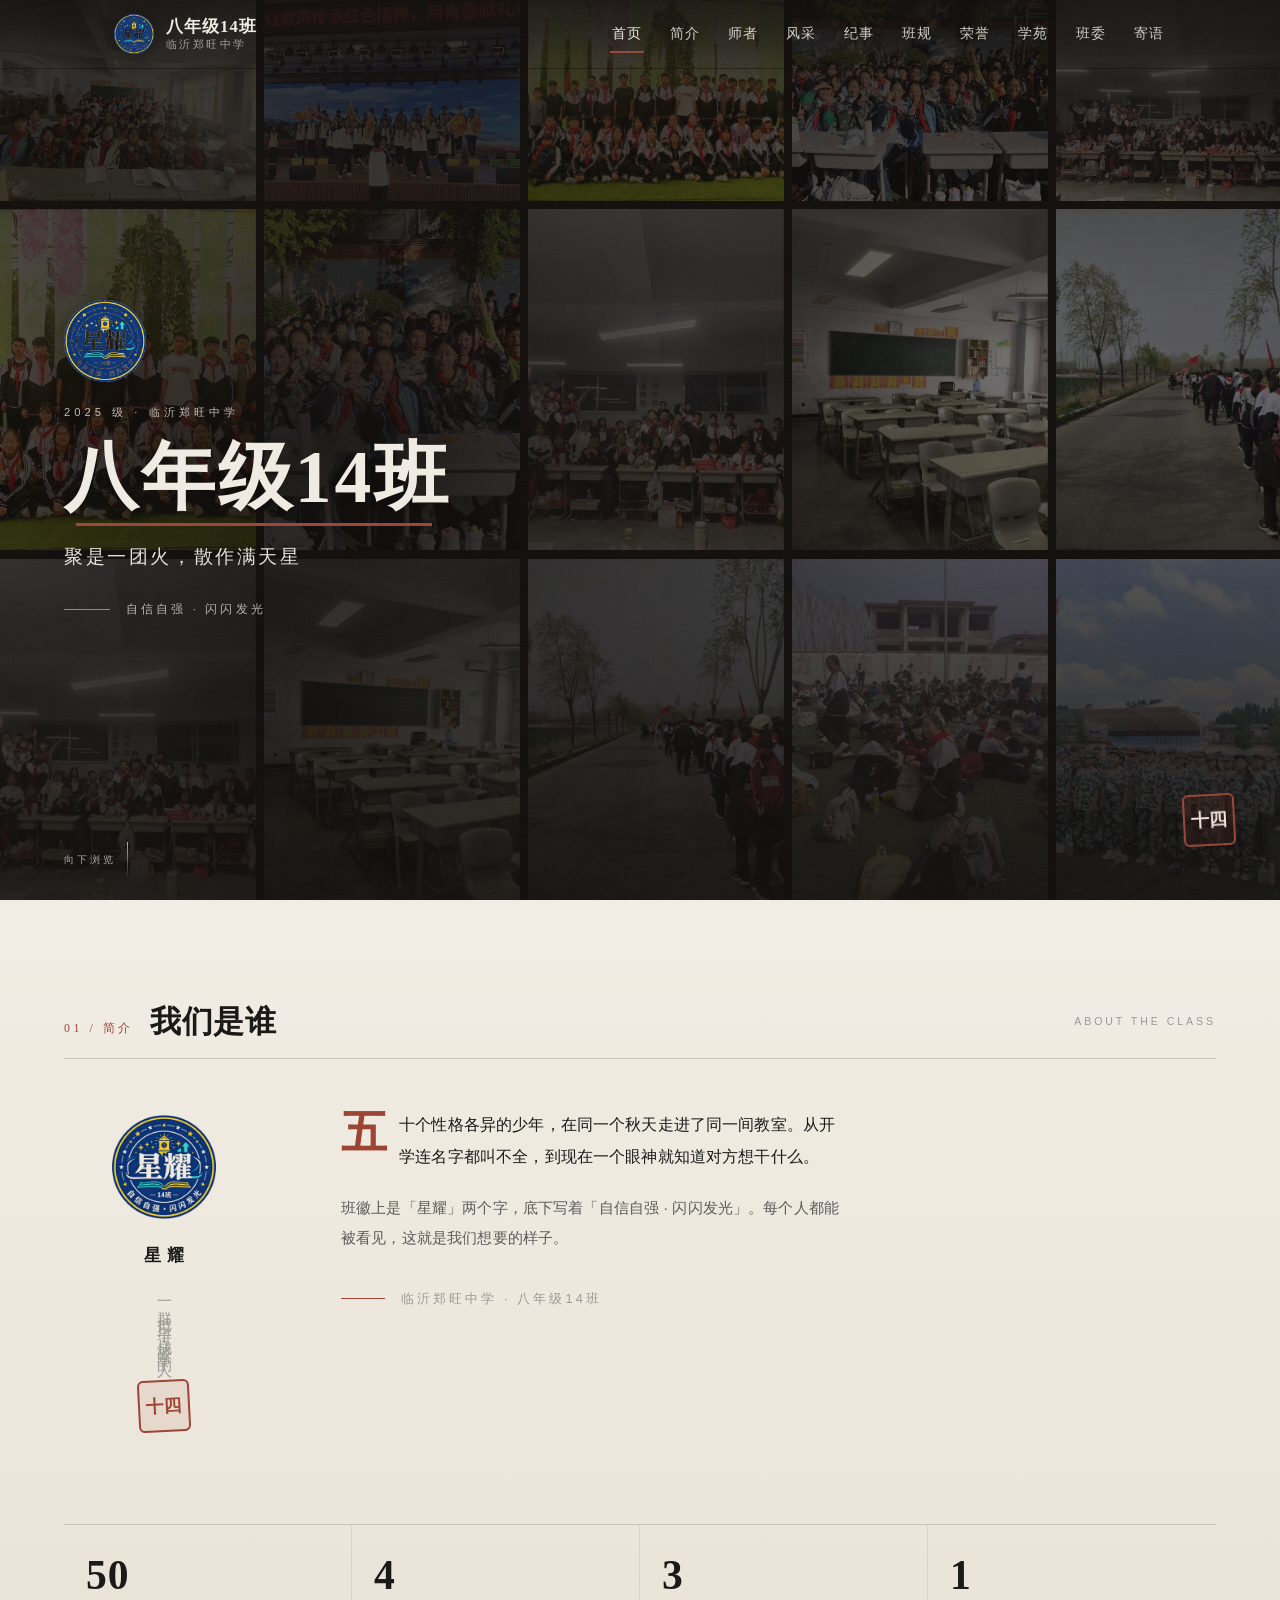
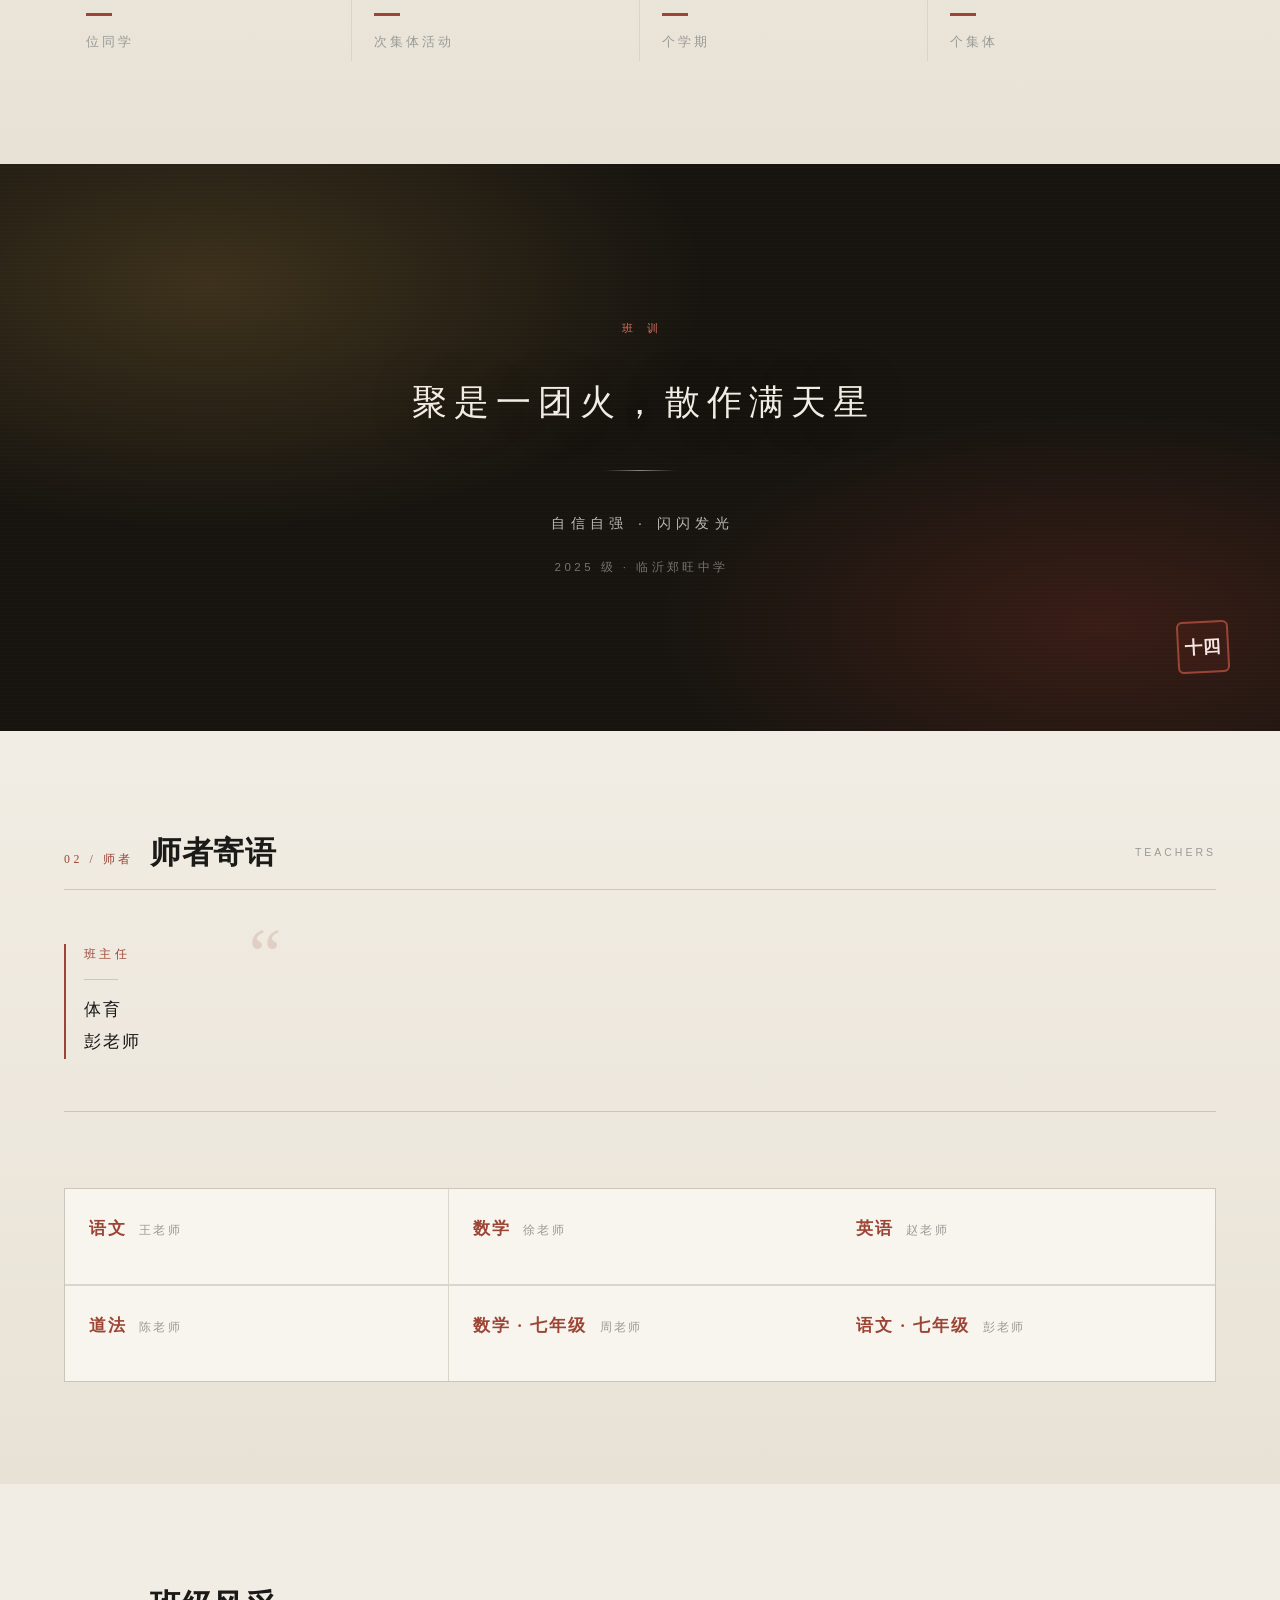
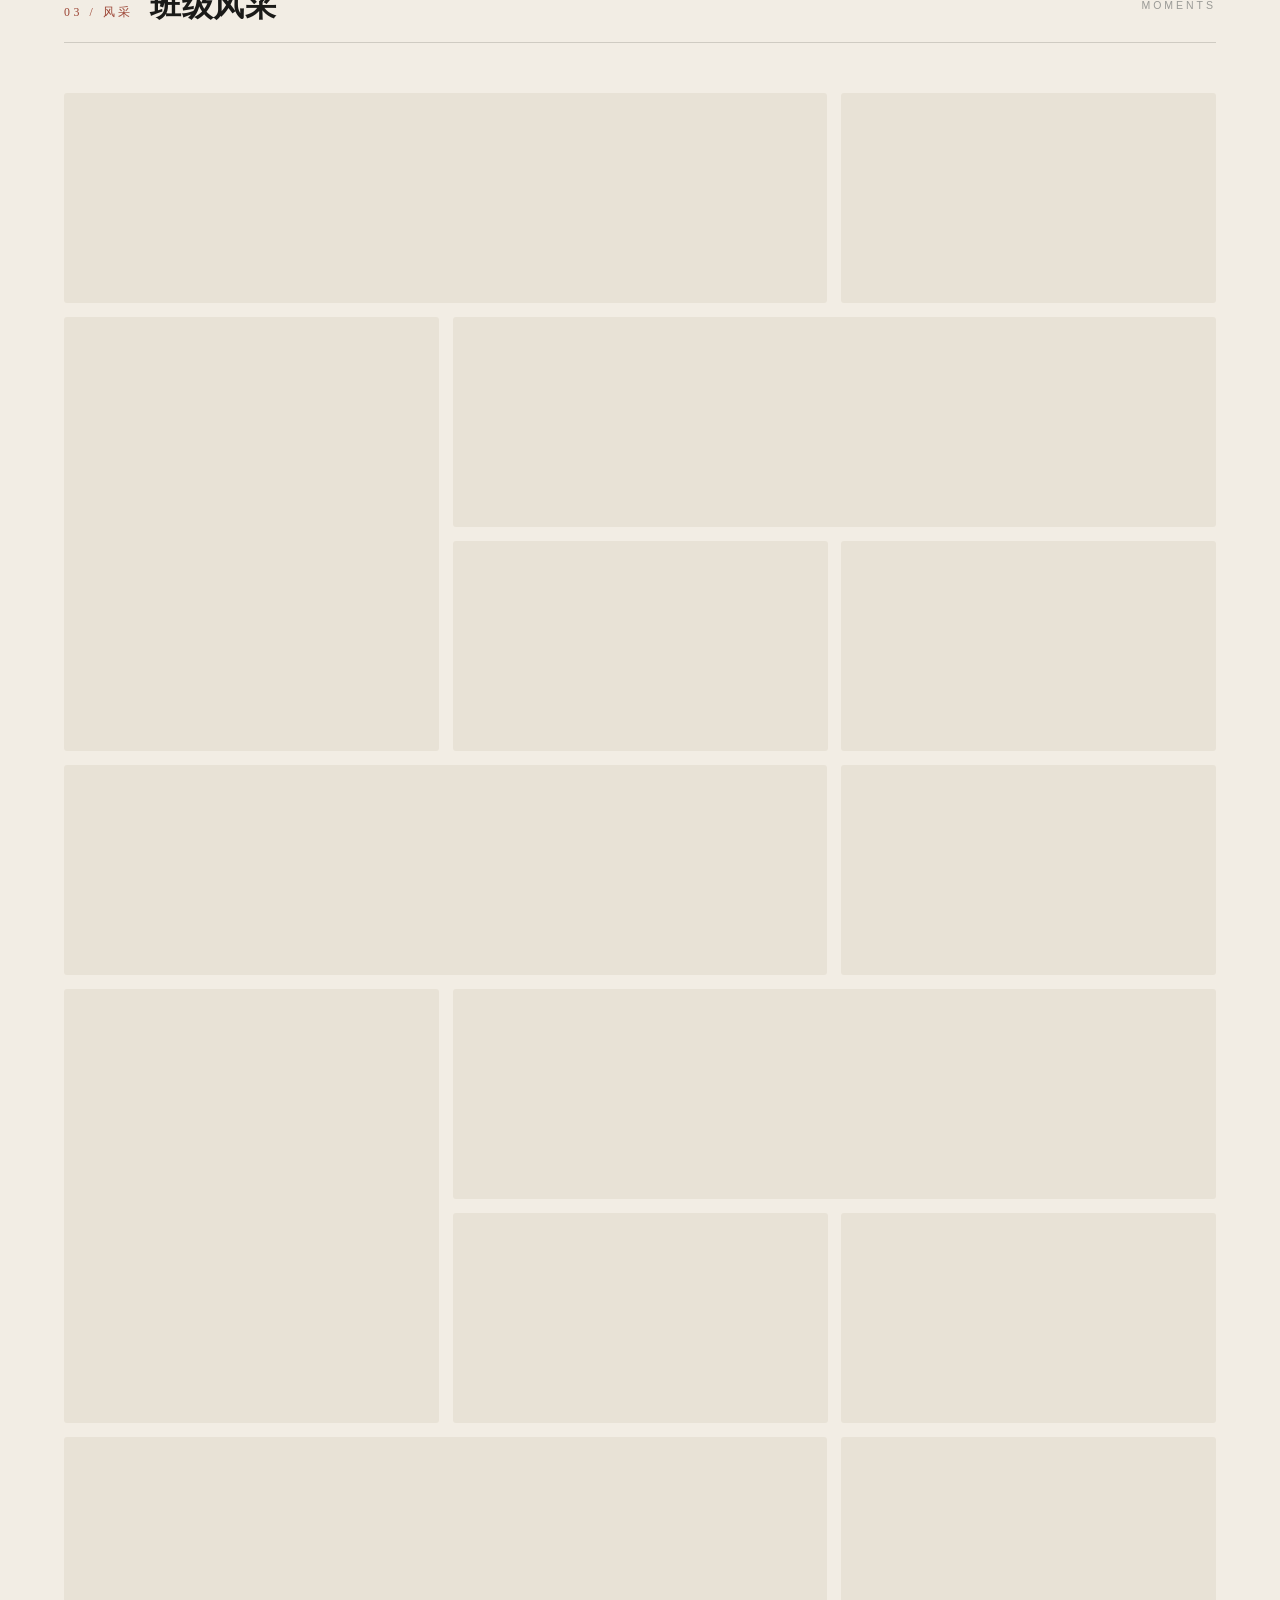
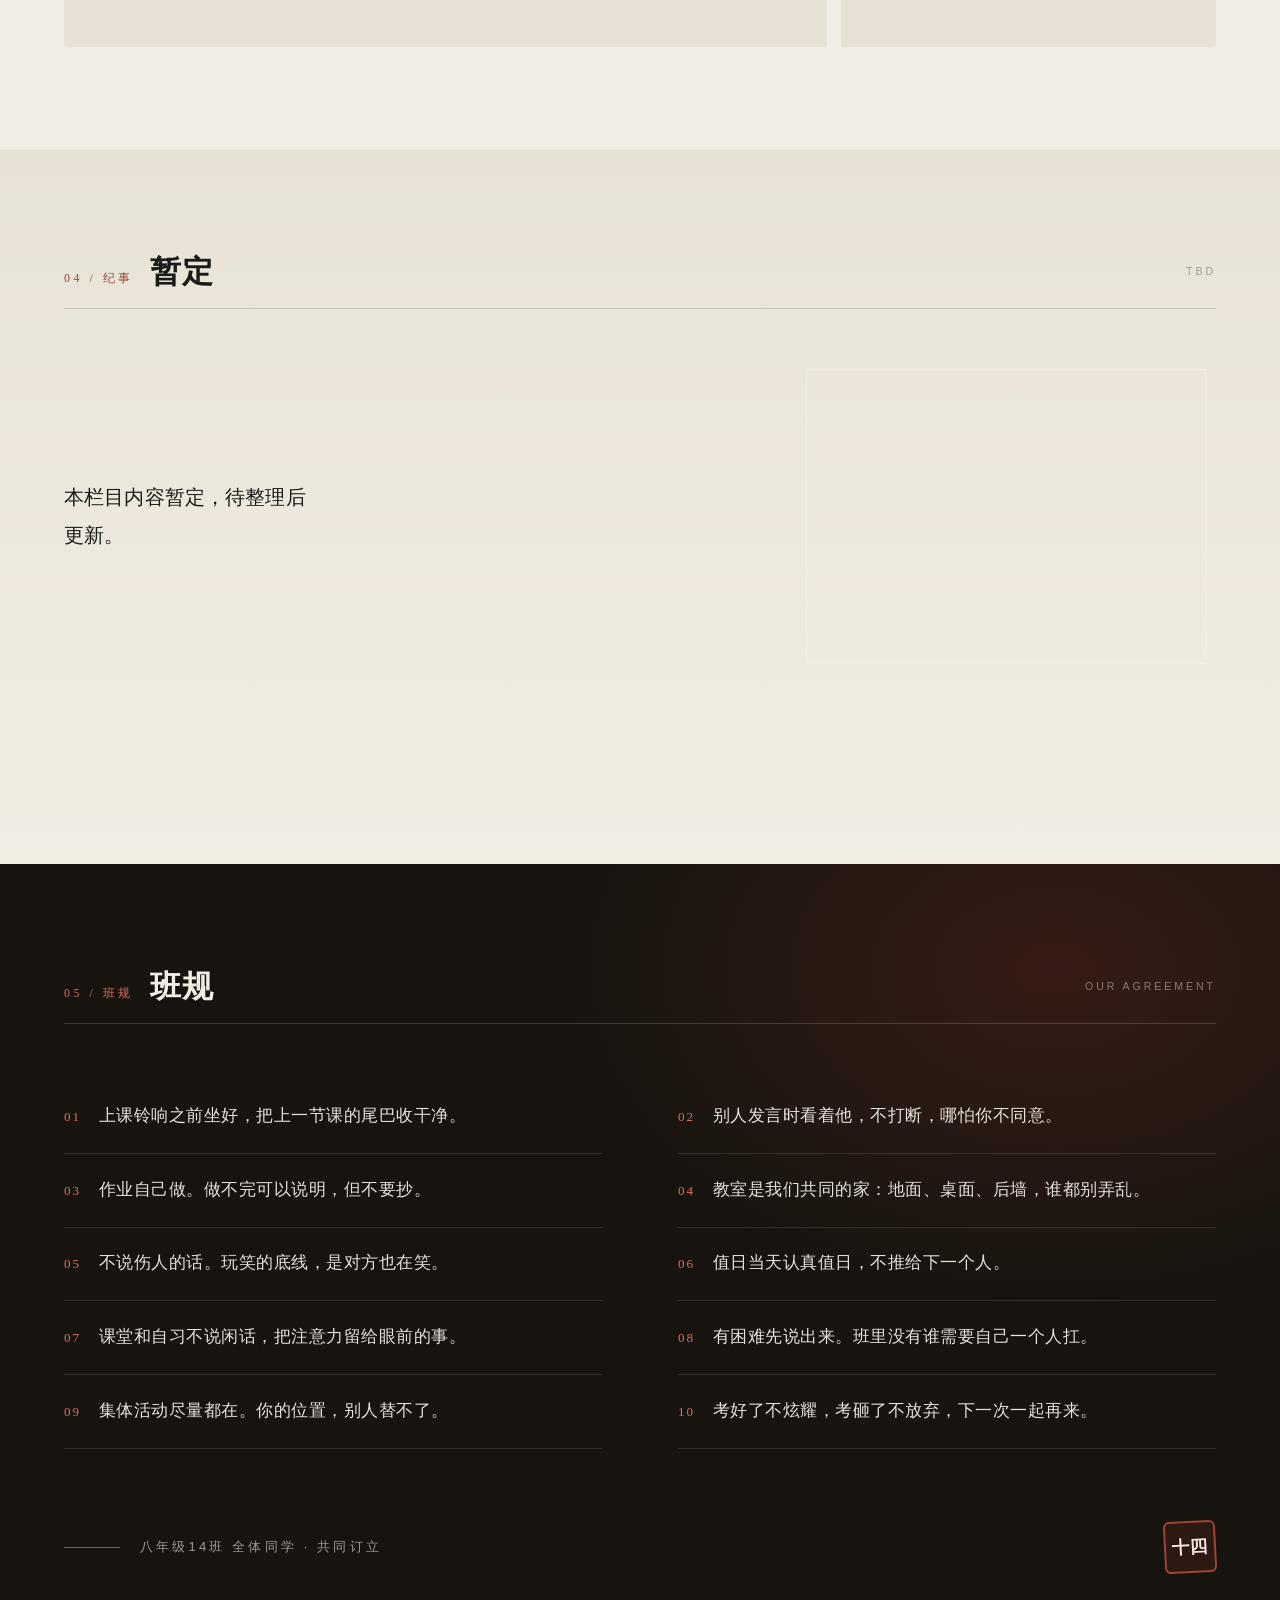
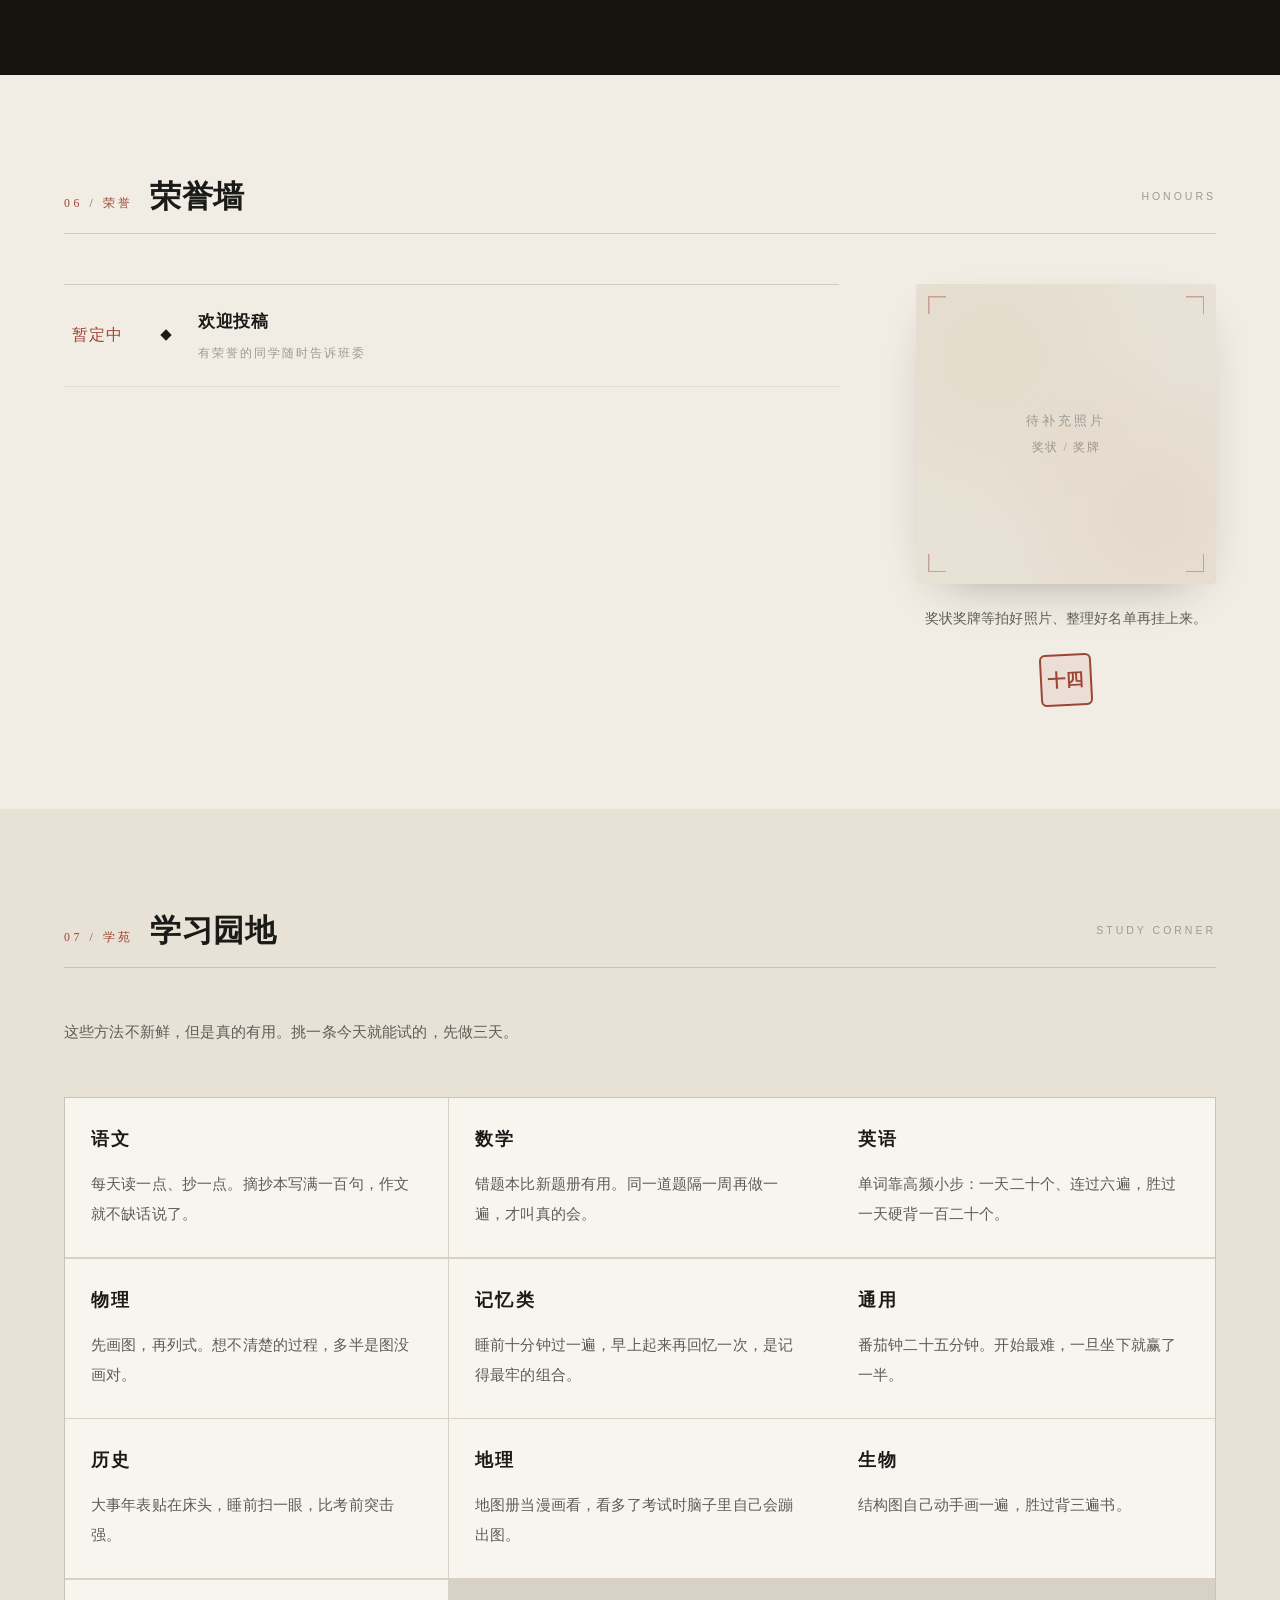
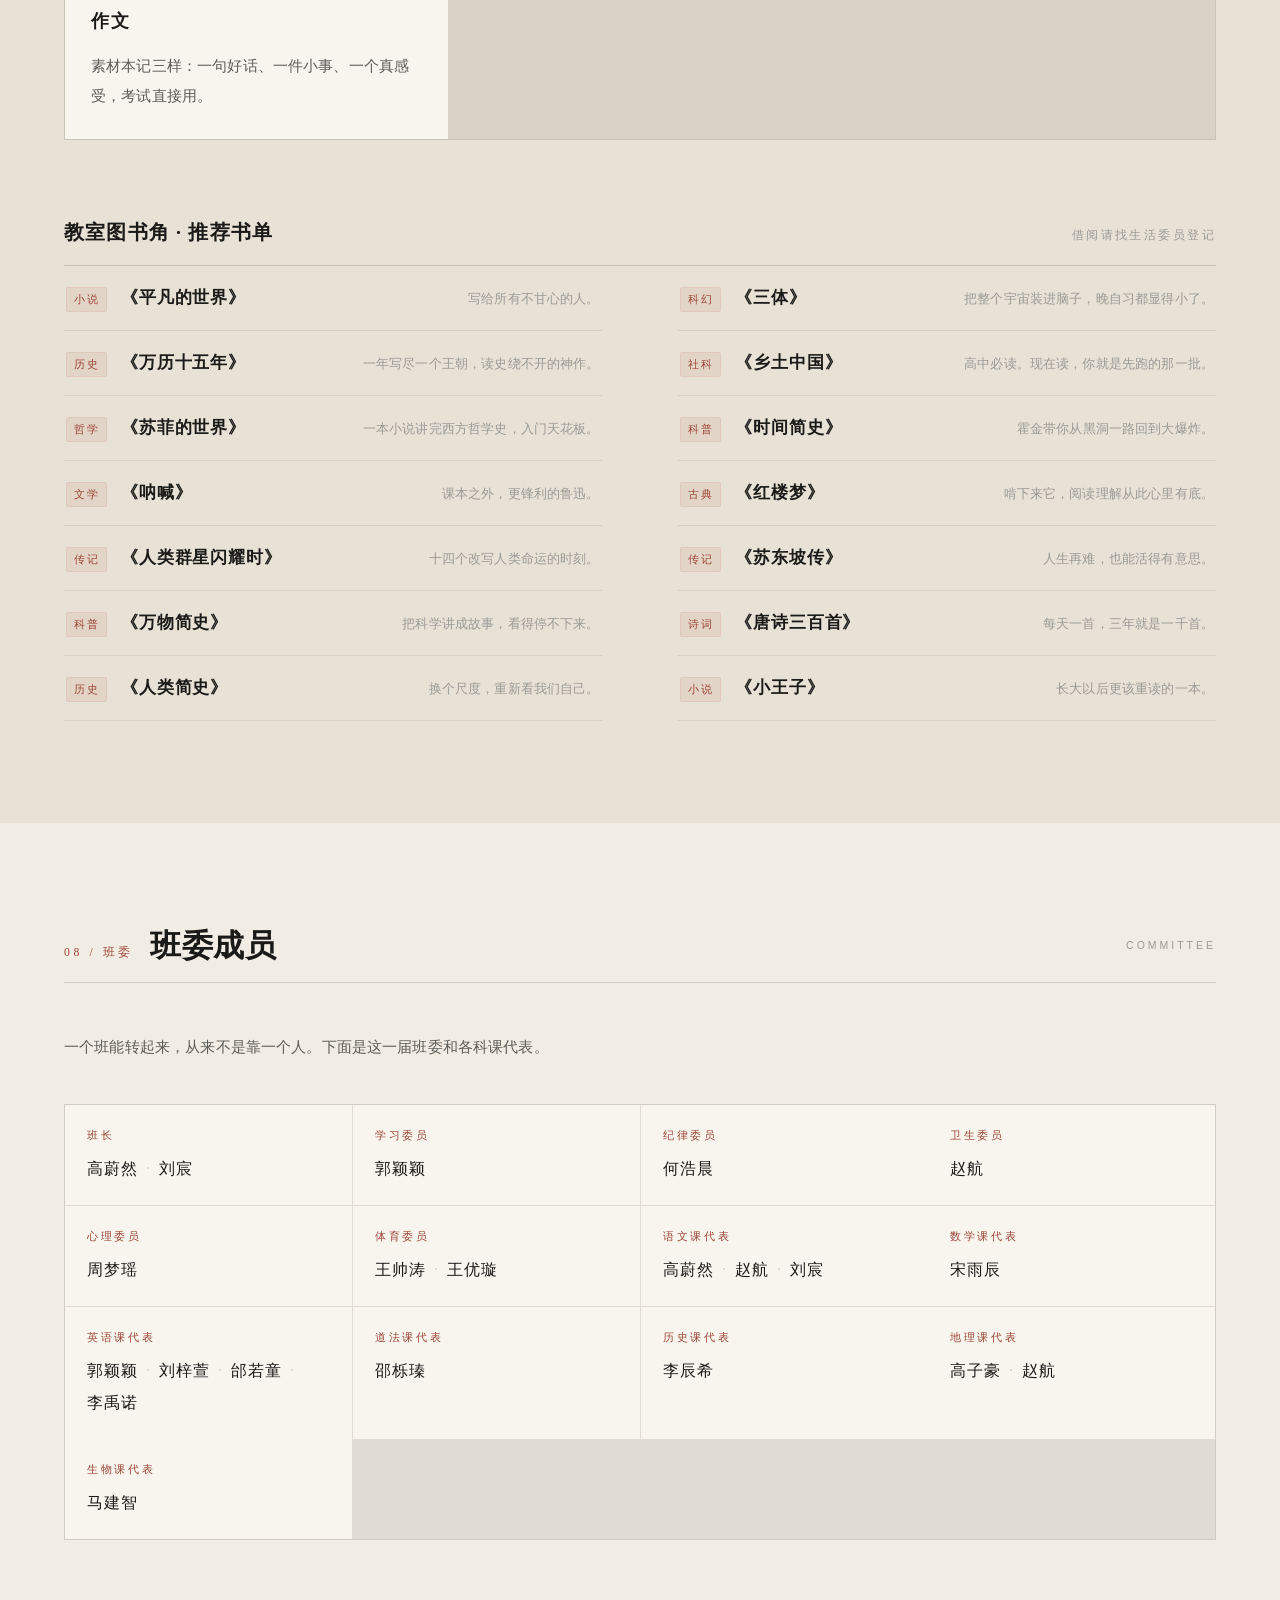
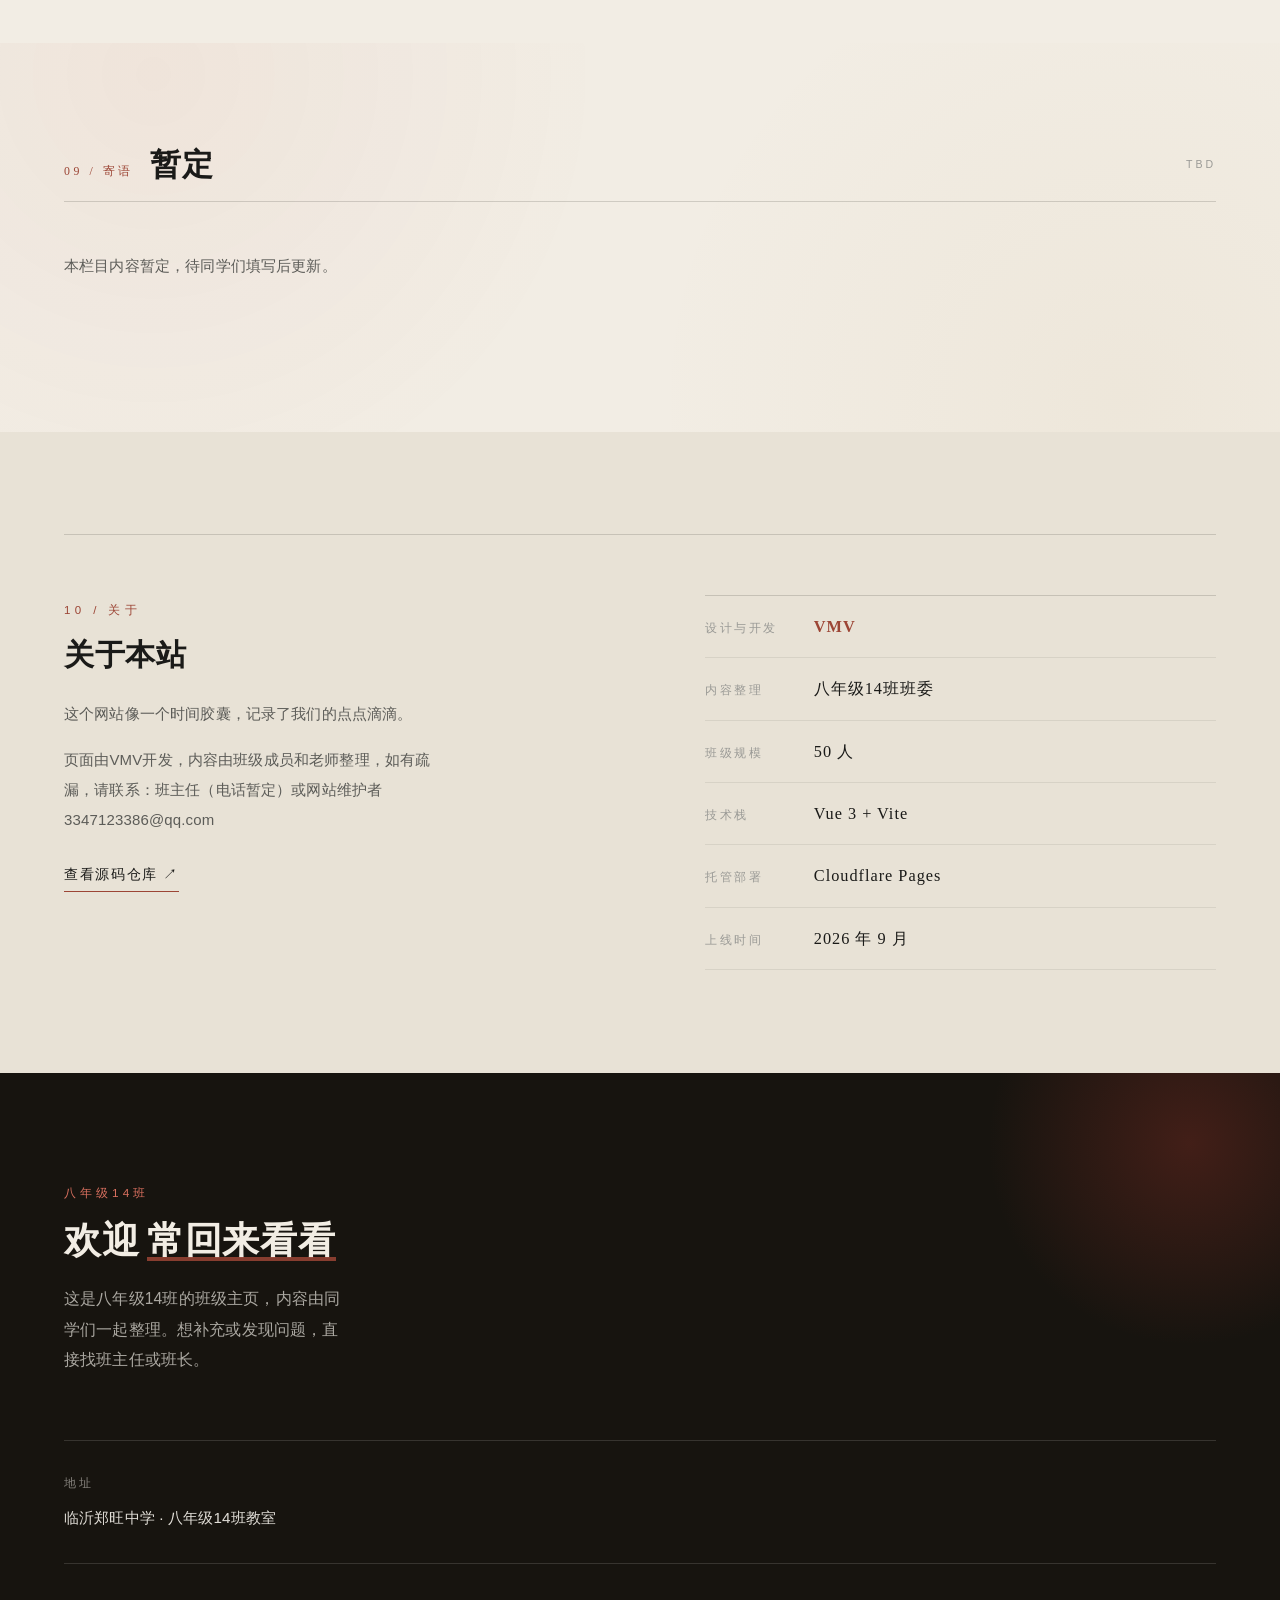
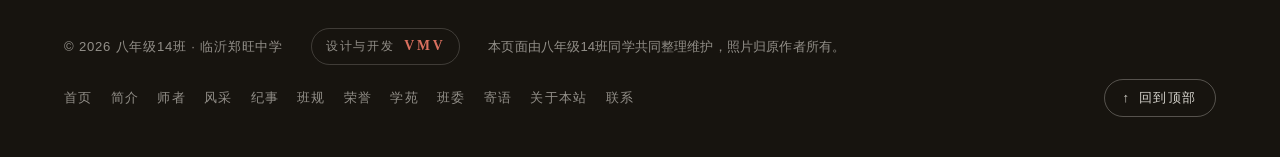
==== index.html @ 4a0e99f0 "Deploy website" ====
<!DOCTYPE html>
<html lang="zh-CN">
  <head>
    <meta charset="UTF-8" />
    <meta name="viewport" content="width=device-width, initial-scale=1.0" />
    <meta name="description" content="临沂郑旺中学八年级14班班级文化展示网站 —— 记录我们一起走过的日子" />
    <meta name="theme-color" content="#F7F4ED" />
    <link
      rel="icon"
      href="data:image/svg+xml,%3Csvg xmlns='http://www.w3.org/2000/svg' viewBox='0 0 64 64'%3E%3Crect width='64' height='64' rx='8' fill='%23F7F4ED'/%3E%3Crect x='6.5' y='6.5' width='51' height='51' rx='5' fill='none' stroke='%23B23A2E' stroke-width='3'/%3E%3Ctext x='32' y='44' font-size='34' text-anchor='middle' fill='%23B23A2E' font-family='serif'%3E%E5%8D%81%3C/text%3E%3C/svg%3E"
    />
    <link rel="apple-touch-icon" href="/photos/logo.png" />
    <meta property="og:title" content="临沂郑旺中学 八年级14班 · 班级文化" />
    <meta property="og:description" content="五十个人的三年，记录我们一起走过的日子" />
    <meta property="og:image" content="/photos/classroom-group.jpg" />
    <meta property="og:type" content="website" />
    <title>临沂郑旺中学 八年级14班 · 班级文化</title>
    <script type="module" crossorigin src="/assets/index-CoPFNLUR.js"></script>
    <link rel="stylesheet" crossorigin href="/assets/index-BYSKwtIt.css">
    <script>
    (function(){
      var now=new Date();
      var fmt=new Intl.DateTimeFormat('en-US',{timeZone:'Asia/Shanghai',hour:'numeric',hour12:false});
      var h=parseInt(fmt.format(now),10)%24;
      if(h>=23||h<6){
        document.querySelectorAll('script[type="module"]').forEach(function(s){s.remove();});
        window.__NS=true;
      }
    })();
    </script>
    <script>
    (function(){
      if(window.__NS) return;
      function prep(img){
        if(img.hasAttribute('loading')||img.dataset.ld) return;
        img.dataset.ld='1';
        img.setAttribute('loading','lazy');
        img.setAttribute('decoding','async');
      }
      new MutationObserver(function(muts){
        for(const m of muts){
          for(const n of m.addedNodes){
            if(n.nodeType!==1) continue;
            if(n.tagName==='IMG') prep(n);
            else if(n.querySelectorAll) n.querySelectorAll('img').forEach(prep);
          }
        }
      }).observe(document.documentElement,{childList:true,subtree:true});
    })();
    </script>
  </head>
  <body>
    <script>
    if(window.__NS){
      document.title='夜间关闭 · 八年级14班';
      document.write('<div style="position:fixed;top:0;left:0;width:100vw;height:100vh;z-index:99999;background:#1a1a2e;color:#F7F4ED;font-family:Georgia,serif;display:flex;align-items:center;justify-content:center;text-align:center;padding:2rem"><div style="max-width:480px"><div style="width:80px;height:80px;margin:0 auto 1.5rem;border:3px solid #B23A2E;border-radius:50%;display:flex;align-items:center;justify-content:center"><span style="font-size:2.4rem;color:#B23A2E;line-height:1">月</span></div><h1 style="font-size:1.6rem;color:#B23A2E;margin-bottom:1rem;letter-spacing:.1em">夜间关闭中</h1><p style="font-size:1.05rem;line-height:1.9;color:#bbb">八年级14班班级文化网站<br>已进入夜间休息时间</p><p style="margin-top:.5rem;font-size:1.05rem;line-height:1.9;color:#bbb">请在每天 06:00 后再来访问</p><div style="margin-top:1.5rem;font-size:.85rem;color:#666;border-top:1px solid #333;padding-top:1rem">关闭时段 23:00 — 06:00（北京时间）</div></div></div>');
    }
    </script>
    <div id="app"></div>
  </body>
</html>
---- assets/index-BYSKwtIt.css ----
.nav[data-v-b1a890b3]{position:fixed;top:0;left:0;right:0;z-index:60;transition:background .4s var(--ease),box-shadow .4s var(--ease),border-color .4s var(--ease);border-bottom:1px solid transparent}.nav--solid[data-v-b1a890b3]{background:#f7f4ede6;-webkit-backdrop-filter:saturate(1.2) blur(8px);backdrop-filter:saturate(1.2) blur(8px);border-bottom-color:var(--line-soft)}.nav--ghost[data-v-b1a890b3]{background:linear-gradient(180deg,#100d0b8c,#100d0b00)}.nav--ghost .brand__logo[data-v-b1a890b3]{filter:drop-shadow(0 2px 10px rgba(0,0,0,.45))}.nav--ghost .brand__text b[data-v-b1a890b3]{color:var(--paper)}.nav--ghost .brand__text em[data-v-b1a890b3]{color:#f7f4ed9e}.nav--ghost .nav__links a[data-v-b1a890b3]{color:#f7f4edd6}.nav--ghost .nav__links a[data-v-b1a890b3]:hover,.nav--ghost .nav__links a.on[data-v-b1a890b3]{color:var(--paper)}.nav--ghost .nav__toggle[data-v-b1a890b3]{border-color:#f7f4ed80}.nav--ghost .nav__toggle span[data-v-b1a890b3]{background:var(--paper)}.nav__inner[data-v-b1a890b3]{max-width:var(--maxw);margin:0 auto;padding:14px var(--gutter);display:flex;align-items:center;gap:24px}.brand[data-v-b1a890b3]{display:flex;align-items:center;gap:12px;margin-right:auto}.brand__logo[data-v-b1a890b3]{width:40px;height:40px;object-fit:contain;transition:transform .5s var(--ease)}.brand:hover .brand__logo[data-v-b1a890b3]{transform:rotate(-6deg) scale(1.06)}.brand__text[data-v-b1a890b3]{display:flex;flex-direction:column;line-height:1.25}.brand__text b[data-v-b1a890b3]{font-family:var(--font-serif);font-size:1.05rem;font-weight:600;letter-spacing:.06em}.brand__text em[data-v-b1a890b3]{font-style:normal;font-size:.68rem;letter-spacing:.22em;color:var(--ink-mute)}.nav__links[data-v-b1a890b3]{display:flex;align-items:center;gap:clamp(14px,1.9vw,26px)}.nav__links a[data-v-b1a890b3]{position:relative;font-size:.9rem;letter-spacing:.06em;color:var(--ink-soft);padding:6px 2px;transition:color .3s var(--ease)}.nav__links a[data-v-b1a890b3]:after{content:"";position:absolute;left:0;bottom:0;height:1.5px;width:0;background:var(--cinnabar);transition:width .4s var(--ease)}.nav__links a[data-v-b1a890b3]:hover,.nav__links a.on[data-v-b1a890b3]{color:var(--ink)}.nav__links a[data-v-b1a890b3]:hover:after,.nav__links a.on[data-v-b1a890b3]:after{width:100%}.nav__toggle[data-v-b1a890b3]{display:none;flex-direction:column;justify-content:center;gap:5px;width:42px;height:42px;padding:0 9px;background:none;border:1px solid var(--line);border-radius:6px;cursor:pointer}.nav__toggle span[data-v-b1a890b3]{display:block;height:1.6px;background:var(--ink);transition:transform .35s var(--ease),opacity .3s var(--ease)}.nav--open .nav__toggle span[data-v-b1a890b3]:nth-child(1){transform:translateY(6.6px) rotate(45deg)}.nav--open .nav__toggle span[data-v-b1a890b3]:nth-child(2){opacity:0}.nav--open .nav__toggle span[data-v-b1a890b3]:nth-child(3){transform:translateY(-6.6px) rotate(-45deg)}.drawer[data-v-b1a890b3]{display:none}@media (max-width: 860px){.nav__links[data-v-b1a890b3]{display:none}.nav__toggle[data-v-b1a890b3]{display:flex}.nav--open[data-v-b1a890b3]{background:var(--paper)}.drawer[data-v-b1a890b3]{display:flex;flex-direction:column;padding:8px var(--gutter) 28px;background:var(--paper);border-bottom:1px solid var(--line)}.drawer a[data-v-b1a890b3]{display:flex;align-items:baseline;gap:14px;padding:15px 4px;border-bottom:1px solid var(--line-soft);font-family:var(--font-serif);font-size:1.15rem}.drawer__idx[data-v-b1a890b3]{font-family:var(--font-sans);font-size:.68rem;letter-spacing:.2em;color:var(--cinnabar)}}.drawer-enter-active[data-v-b1a890b3]{transition:opacity .35s var(--ease),transform .4s var(--ease)}.drawer-enter-from[data-v-b1a890b3]{opacity:0;transform:translateY(-10px)}.hero[data-v-97776d48]{position:relative;min-height:100svh;display:flex;align-items:center;padding:108px var(--gutter) 88px;overflow:hidden;color:var(--paper);background:#14110e;z-index:1}.wall[data-v-97776d48]{position:absolute;top:0;right:0;bottom:0;left:0;display:flex;flex-direction:column;gap:8px;z-index:-2}.wall__row[data-v-97776d48]{flex:1;display:flex;gap:8px;width:max-content;animation:wallSlide-97776d48 var(--dur) linear infinite}.wall__row--rev[data-v-97776d48]{animation-direction:reverse}.wall__row img[data-v-97776d48]{width:clamp(180px,20vw,300px);height:100%;object-fit:cover;flex:none;filter:saturate(.82) contrast(1.02)}@keyframes wallSlide-97776d48{to{transform:translate(-50%)}}.hero__veil[data-v-97776d48]{position:absolute;top:0;right:0;bottom:0;left:0;z-index:-1;background:radial-gradient(ellipse 76% 68% at 26% 48%,#100d0be6,#100d0b6b 68%),linear-gradient(180deg,#100d0bc7,#100d0b4d 40%,#100d0bdb)}.hero__inner[data-v-97776d48]{max-width:var(--maxw);width:100%;margin:0 auto;position:relative}.hero__logo[data-v-97776d48]{width:clamp(58px,6.4vw,82px);height:auto;margin-bottom:20px;opacity:0;animation:rise-97776d48 .9s var(--ease) .1s forwards;filter:drop-shadow(0 6px 22px rgba(0,0,0,.5))}.hero__eyebrow[data-v-97776d48]{font-size:.7rem;letter-spacing:.36em;color:#f7f4edc2;margin-bottom:16px;opacity:0;animation:rise-97776d48 .9s var(--ease) .18s forwards}.hero__title[data-v-97776d48]{font-size:clamp(2.3rem,6.4vw,4.6rem);line-height:1.06;letter-spacing:.04em;font-weight:700;color:var(--paper);text-shadow:0 2px 40px rgba(0,0,0,.4);opacity:0;animation:rise-97776d48 1s var(--ease) .3s forwards}.hero__title span[data-v-97776d48]{position:relative;display:inline-block}.hero__title span[data-v-97776d48]:after{content:"";position:absolute;left:3%;right:5%;bottom:-.14em;height:3px;background:var(--cinnabar);transform:scaleX(0);transform-origin:left;animation:lineGrow-97776d48 1.1s var(--ease) .9s forwards}@keyframes lineGrow-97776d48{to{transform:scaleX(1)}}.hero__slogan[data-v-97776d48]{margin-top:24px;font-family:var(--font-serif);font-size:clamp(.92rem,1.7vw,1.16rem);letter-spacing:.14em;color:#f7f4edeb;opacity:0;animation:rise-97776d48 .9s var(--ease) .5s forwards}.hero__meta[data-v-97776d48]{margin-top:26px;display:flex;align-items:center;gap:16px;opacity:0;animation:rise-97776d48 .9s var(--ease) .68s forwards}.hero__rule[data-v-97776d48]{width:46px;height:1px;background:#f7f4ed80}.hero__motto[data-v-97776d48]{font-size:.74rem;letter-spacing:.26em;color:#f7f4edb8}.hero__seal[data-v-97776d48]{position:absolute;right:clamp(16px,3.5vw,52px);bottom:clamp(26px,6vh,76px);border-color:var(--cinnabar);color:#f4e3df;opacity:0;animation:fadeIn-97776d48 1s var(--ease) 1.25s forwards}.hero__scroll[data-v-97776d48]{position:absolute;left:var(--gutter);bottom:22px;display:inline-flex;align-items:center;gap:12px;font-size:.64rem;letter-spacing:.28em;color:#f7f4edad;opacity:0;animation:fadeIn-97776d48 1s var(--ease) 1.35s forwards}.hero__scroll i[data-v-97776d48]{width:1px;height:36px;background:linear-gradient(180deg,rgba(247,244,237,.7),transparent);position:relative;overflow:hidden}.hero__scroll i[data-v-97776d48]:after{content:"";position:absolute;left:0;top:-36px;width:1px;height:36px;background:var(--cinnabar);animation:scrollDot-97776d48 2.2s var(--ease) infinite}@keyframes scrollDot-97776d48{0%{transform:translateY(0)}to{transform:translateY(72px)}}@keyframes rise-97776d48{to{opacity:1;transform:none}}@keyframes fadeIn-97776d48{to{opacity:1}}@media (prefers-reduced-motion: reduce){.wall__row[data-v-97776d48]{animation:none}}@media (max-width: 720px){.hero__seal[data-v-97776d48]{top:92px;bottom:auto}.wall__row img[data-v-97776d48]{width:150px}}.about[data-v-1ac24af0]{background:linear-gradient(180deg,var(--paper) 0%,var(--paper-deep) 100%)}.about__grid[data-v-1ac24af0]{display:grid;grid-template-columns:200px 1fr;gap:clamp(28px,6vw,84px);align-items:start}.about__aside[data-v-1ac24af0]{display:flex;flex-direction:column;align-items:center;gap:22px;padding-top:6px}.about__emblem[data-v-1ac24af0]{width:clamp(84px,9vw,104px);height:auto}.about__emblem-name[data-v-1ac24af0]{font-family:var(--font-serif);font-size:1.05rem;font-weight:600;letter-spacing:.34em;text-indent:.34em;color:var(--ink)}.about__vertical[data-v-1ac24af0]{writing-mode:vertical-rl;font-family:var(--font-serif);font-size:.92rem;letter-spacing:.4em;color:var(--ink-mute)}.about__body[data-v-1ac24af0]{max-width:60ch}.about__para[data-v-1ac24af0]{color:var(--ink-soft);margin-bottom:20px;font-size:.96rem;line-height:1.95}.about__para--lead[data-v-1ac24af0]{font-size:1.02rem;color:var(--ink)}.about__para--lead[data-v-1ac24af0]:first-letter{float:left;font-family:var(--font-serif);font-size:2.9rem;line-height:.86;font-weight:700;color:var(--cinnabar);margin:4px 12px 0 0}.about__sign[data-v-1ac24af0]{margin-top:34px;display:flex;align-items:center;gap:16px;font-size:.8rem;letter-spacing:.24em;color:var(--ink-mute)}.about__sign-line[data-v-1ac24af0]{width:44px;height:1px;background:var(--cinnabar)}.stats[data-v-1ac24af0]{margin:clamp(52px,8vw,92px) 0 0;display:grid;grid-template-columns:repeat(4,1fr);gap:0;border-top:1px solid var(--line)}.stats__item[data-v-1ac24af0]{padding:30px 22px 8px;border-right:1px solid var(--line-soft)}.stats__item[data-v-1ac24af0]:last-child{border-right:none}.stats__value[data-v-1ac24af0]{font-family:var(--font-serif);font-size:clamp(1.85rem,3.8vw,2.6rem);font-weight:700;line-height:1;color:var(--ink);letter-spacing:.02em}.stats__value[data-v-1ac24af0]:after{content:"";display:block;width:26px;height:3px;margin-top:16px;background:var(--cinnabar)}.stats__label[data-v-1ac24af0]{margin:0;padding-top:14px;font-size:.82rem;letter-spacing:.22em;color:var(--ink-mute)}@media (max-width: 760px){.about__grid[data-v-1ac24af0]{grid-template-columns:1fr}.about__aside[data-v-1ac24af0]{flex-direction:row;align-items:center;gap:22px}.about__vertical[data-v-1ac24af0]{writing-mode:horizontal-tb;letter-spacing:.18em}.stats[data-v-1ac24af0]{grid-template-columns:repeat(2,1fr)}.stats__item[data-v-1ac24af0]:nth-child(2){border-right:none}.stats__item[data-v-1ac24af0]:nth-child(1),.stats__item[data-v-1ac24af0]:nth-child(2){border-bottom:1px solid var(--line-soft)}}.band[data-v-b97219dd]{position:relative;z-index:1;overflow:hidden;background:#17140f;color:var(--paper);padding:clamp(76px,12vw,154px) var(--gutter);text-align:center}.band__glow[data-v-b97219dd]{position:absolute;top:-10%;right:-10%;bottom:-10%;left:-10%;background:radial-gradient(ellipse 52% 58% at 22% 26%,rgba(168,132,63,.26),transparent 62%),radial-gradient(ellipse 48% 52% at 80% 76%,rgba(178,58,46,.22),transparent 60%);animation:bandDrift-b97219dd 20s var(--ease) infinite alternate}.band__glow[data-v-b97219dd]:after{content:"";position:absolute;top:0;right:0;bottom:0;left:0;opacity:.5;background-image:repeating-linear-gradient(0deg,rgba(247,244,237,.03) 0 1px,transparent 1px 4px)}@keyframes bandDrift-b97219dd{to{transform:scale(1.14) translateY(-14px)}}.band__inner[data-v-b97219dd]{position:relative;max-width:var(--maxw);margin:0 auto}.band__label[data-v-b97219dd]{font-size:.7rem;letter-spacing:.52em;color:var(--cinnabar-on-dark);margin-bottom:clamp(22px,4vw,38px);text-indent:.52em}.band__slogan[data-v-b97219dd]{font-family:var(--font-serif);font-size:clamp(1.28rem,3vw,2.2rem);line-height:1.55;letter-spacing:clamp(.06em,1vw,.2em);color:var(--paper);text-shadow:0 2px 46px rgba(0,0,0,.4);text-indent:.2em}.band__rule[data-v-b97219dd]{display:block;width:72px;height:1px;margin:clamp(28px,4vw,40px) auto;background:linear-gradient(90deg,transparent,rgba(247,244,237,.5),transparent)}.band__motto[data-v-b97219dd]{font-size:.88rem;letter-spacing:.38em;color:#f7f4edbd;text-indent:.38em}.band__year[data-v-b97219dd]{margin-top:20px;font-size:.72rem;letter-spacing:.3em;color:#f7f4ed6b;text-indent:.3em}.band__seal[data-v-b97219dd]{position:absolute;right:clamp(16px,4vw,64px);bottom:clamp(22px,5vw,58px);color:#f6e7e3}@media (max-width: 720px){.band__seal[data-v-b97219dd]{position:static;margin:38px auto 0}}.teachers[data-v-71cdc6ca]{background:linear-gradient(180deg,var(--paper) 0%,var(--paper-deep) 100%)}.sec-intro[data-v-71cdc6ca]{margin-bottom:clamp(34px,5vw,54px)}.head[data-v-71cdc6ca]{margin:0 0 clamp(44px,7vw,76px);display:grid;grid-template-columns:132px 1fr;gap:clamp(24px,4vw,52px);align-items:stretch;padding-bottom:clamp(34px,5vw,52px);border-bottom:1px solid var(--line)}.head__side[data-v-71cdc6ca]{display:flex;flex-direction:column;align-items:flex-start;gap:14px;padding-left:18px;border-left:2px solid var(--cinnabar)}.head__role[data-v-71cdc6ca]{font-size:.72rem;letter-spacing:.3em;color:var(--cinnabar)}.head__line[data-v-71cdc6ca]{width:34px;height:1px;background:var(--line)}.head__who[data-v-71cdc6ca]{font-family:var(--font-serif);font-size:1.05rem;line-height:1.95;letter-spacing:.12em;color:var(--ink)}.head__word[data-v-71cdc6ca]{margin:0;font-family:var(--font-serif);font-size:clamp(.98rem,1.8vw,1.2rem);line-height:2.1;letter-spacing:.03em;color:var(--ink);text-indent:2em;position:relative}.head__word[data-v-71cdc6ca]:before{content:"“";position:absolute;left:-.5em;top:-.35em;font-family:var(--font-serif);font-size:4.6rem;line-height:1;color:var(--cinnabar);opacity:.16;pointer-events:none}.tlist[data-v-71cdc6ca]{list-style:none;margin:0;padding:0;display:grid;grid-template-columns:repeat(3,1fr);gap:1px;background:var(--line-soft);border:1px solid var(--line-soft)}.tlist__item[data-v-71cdc6ca]{background:var(--paper-card);padding:24px 24px 26px;display:flex;flex-direction:column;gap:14px;transition:background .45s var(--ease)}.tlist__item[data-v-71cdc6ca]:hover{background:var(--paper)}.tlist__top[data-v-71cdc6ca]{display:flex;align-items:baseline;gap:12px}.tlist__subject[data-v-71cdc6ca]{font-family:var(--font-serif);font-size:1.08rem;font-weight:600;letter-spacing:.12em;color:var(--cinnabar)}.tlist__name[data-v-71cdc6ca]{font-size:.76rem;letter-spacing:.18em;color:var(--ink-mute)}.tlist__word[data-v-71cdc6ca]{margin:0;font-size:.95rem;line-height:2;color:var(--ink-soft)}@media (max-width: 900px){.tlist[data-v-71cdc6ca]{grid-template-columns:repeat(2,1fr)}}@media (max-width: 640px){.head[data-v-71cdc6ca]{grid-template-columns:1fr;gap:22px}.head__side[data-v-71cdc6ca]{flex-direction:row;align-items:center;gap:16px;padding-left:14px}.head__line[data-v-71cdc6ca],.head__who br[data-v-71cdc6ca]{display:none}.tlist[data-v-71cdc6ca]{grid-template-columns:1fr}}.gallery[data-v-0f8b23f3]{background:var(--paper)}.grid[data-v-0f8b23f3]{display:grid;grid-template-columns:repeat(3,1fr);grid-auto-rows:210px;grid-auto-flow:dense;gap:14px}.card[data-v-0f8b23f3]{margin:0;position:relative;overflow:hidden;border-radius:3px;background:var(--paper-deep)}.card--wide[data-v-0f8b23f3]{grid-column:span 2}.card--tall[data-v-0f8b23f3]{grid-row:span 2}.card__ph[data-v-0f8b23f3]{position:absolute;top:0;right:0;bottom:0;left:0}.card__btn[data-v-0f8b23f3]{display:block;width:100%;height:100%;padding:0;border:none;background:none;cursor:zoom-in;position:relative}.card img[data-v-0f8b23f3]{width:100%;height:100%;object-fit:cover;transition:transform .9s var(--ease),filter .6s var(--ease);filter:saturate(.92) contrast(1.02)}.card:hover img[data-v-0f8b23f3]{transform:scale(1.06);filter:saturate(1.05) contrast(1.04)}.card__cap[data-v-0f8b23f3]{position:absolute;left:0;right:0;bottom:0;padding:34px 18px 16px;text-align:left;font-family:var(--font-serif);font-size:.95rem;letter-spacing:.06em;color:#fff;background:linear-gradient(180deg,transparent,rgba(18,15,12,.82));transform:translateY(102%);transition:transform .55s var(--ease)}.card:hover .card__cap[data-v-0f8b23f3],.card__btn:focus-visible .card__cap[data-v-0f8b23f3]{transform:translateY(0)}.card__plus[data-v-0f8b23f3]{position:absolute;top:12px;right:12px;width:30px;height:30px;display:grid;place-items:center;border-radius:50%;background:#f7f4ede6;color:var(--ink);font-size:.9rem;opacity:0;transform:scale(.7);transition:opacity .4s var(--ease),transform .4s var(--ease)}.card:hover .card__plus[data-v-0f8b23f3],.card__btn:focus-visible .card__plus[data-v-0f8b23f3]{opacity:1;transform:scale(1)}.lb[data-v-0f8b23f3]{position:fixed;top:0;right:0;bottom:0;left:0;z-index:100;display:grid;grid-template-columns:64px 1fr 64px;align-items:center;gap:8px;padding:clamp(16px,5vh,60px) clamp(8px,3vw,40px);background:#100d0bf0;-webkit-backdrop-filter:blur(3px);backdrop-filter:blur(3px)}.lb__stage[data-v-0f8b23f3]{margin:0;text-align:center;max-height:88vh}.lb__stage img[data-v-0f8b23f3]{max-width:100%;max-height:78vh;width:auto;margin:0 auto;border-radius:3px;box-shadow:0 30px 80px -30px #000c}.lb__stage figcaption[data-v-0f8b23f3]{margin-top:18px;font-family:var(--font-serif);font-size:1rem;letter-spacing:.1em;color:#f7f4ede6}.lb__idx[data-v-0f8b23f3]{display:inline-block;margin-right:14px;font-family:var(--font-sans);font-size:.7rem;letter-spacing:.24em;color:var(--cinnabar-on-dark)}.lb__close[data-v-0f8b23f3]{position:absolute;top:18px;right:22px;width:44px;height:44px;border:1px solid rgba(247,244,237,.28);border-radius:50%;background:none;color:var(--paper);font-size:1.5rem;line-height:1;cursor:pointer;transition:background .3s var(--ease),border-color .3s var(--ease)}.lb__close[data-v-0f8b23f3]:hover{background:var(--cinnabar);border-color:var(--cinnabar)}.lb__nav[data-v-0f8b23f3]{width:54px;height:54px;border:1px solid rgba(247,244,237,.24);border-radius:50%;background:none;color:var(--paper);font-size:1.9rem;line-height:1;cursor:pointer;justify-self:center;transition:background .3s var(--ease),border-color .3s var(--ease),transform .3s var(--ease)}.lb__nav[data-v-0f8b23f3]:hover{background:#b23a2ee6;border-color:transparent}.lb__nav--prev[data-v-0f8b23f3]:hover{transform:translate(-3px)}.lb__nav--next[data-v-0f8b23f3]:hover{transform:translate(3px)}.lb-enter-active[data-v-0f8b23f3],.lb-leave-active[data-v-0f8b23f3]{transition:opacity .35s var(--ease)}.lb-enter-from[data-v-0f8b23f3],.lb-leave-to[data-v-0f8b23f3]{opacity:0}@media (max-width: 900px){.grid[data-v-0f8b23f3]{grid-template-columns:repeat(2,1fr);grid-auto-rows:190px}.card--wide[data-v-0f8b23f3]{grid-column:span 2}.card--tall[data-v-0f8b23f3]{grid-row:span 1}.lb[data-v-0f8b23f3]{grid-template-columns:1fr;grid-template-rows:1fr auto}.lb__nav[data-v-0f8b23f3]{position:absolute;bottom:24px}.lb__nav--prev[data-v-0f8b23f3]{left:24px}.lb__nav--next[data-v-0f8b23f3]{right:24px}.lb__stage img[data-v-0f8b23f3]{max-height:66vh}}@media (max-width: 560px){.grid[data-v-0f8b23f3]{grid-template-columns:1fr;grid-auto-rows:230px}.card--wide[data-v-0f8b23f3]{grid-column:span 1}}.timeline[data-v-571c2931]{background:linear-gradient(180deg,var(--paper-deep) 0%,var(--paper) 100%)}.tl__top[data-v-571c2931]{display:grid;grid-template-columns:1fr minmax(240px,420px);gap:clamp(28px,5vw,64px);align-items:center;margin-bottom:clamp(48px,8vw,88px)}.tl__lead[data-v-571c2931]{font-family:var(--font-serif);font-size:clamp(1.02rem,1.9vw,1.26rem);line-height:1.9;color:var(--ink);max-width:24ch}.tl__deco[data-v-571c2931]{margin:0;position:relative;border-radius:3px;overflow:hidden}.tl__deco img[data-v-571c2931]{width:100%;aspect-ratio:4 / 3;object-fit:cover;filter:saturate(.9);transition:transform 1s var(--ease)}.tl__ph[data-v-571c2931]{aspect-ratio:4 / 3}.tl__deco:hover img[data-v-571c2931]{transform:scale(1.04)}.tl__deco[data-v-571c2931]:after{content:"";position:absolute;top:10px;right:10px;bottom:10px;left:10px;border:1px solid rgba(247,244,237,.55);pointer-events:none}.tl[data-v-571c2931]{list-style:none;margin:0;padding:0;position:relative}.tl[data-v-571c2931]:before{content:"";position:absolute;top:0;bottom:0;left:50%;width:1px;background:var(--line);transform:translate(-50%)}.tl__row[data-v-571c2931]{position:relative;width:50%;padding-right:46px;margin-bottom:clamp(34px,5vw,58px);text-align:right}.tl__row--right[data-v-571c2931]{margin-left:50%;padding-right:0;padding-left:46px;text-align:left}.tl__node[data-v-571c2931]{position:absolute;top:8px;right:-6px;width:11px;height:11px;background:var(--paper);border:2px solid var(--cinnabar);transform:rotate(45deg);transition:background .4s var(--ease),transform .4s var(--ease)}.tl__row--right .tl__node[data-v-571c2931]{right:auto;left:-6px}.tl__row:hover .tl__node[data-v-571c2931]{background:var(--cinnabar);transform:rotate(45deg) scale(1.25)}.tl__card[data-v-571c2931]{display:inline-block;text-align:inherit}.tl__date[data-v-571c2931]{font-family:var(--font-sans);font-size:.72rem;letter-spacing:.3em;color:var(--cinnabar);margin-bottom:8px}.tl__title[data-v-571c2931]{font-size:clamp(1.04rem,1.9vw,1.26rem);margin-bottom:10px}.tl__text[data-v-571c2931]{color:var(--ink-soft);font-size:.96rem;line-height:1.95;max-width:40ch}.tl__row--right .tl__card[data-v-571c2931]{margin-left:0}@media (max-width: 760px){.tl__top[data-v-571c2931]{grid-template-columns:1fr}.tl[data-v-571c2931]:before{left:8px;transform:none}.tl__row[data-v-571c2931],.tl__row--right[data-v-571c2931]{width:100%;margin-left:0;padding-left:36px;padding-right:0;text-align:left}.tl__node[data-v-571c2931],.tl__row--right .tl__node[data-v-571c2931]{left:3px;right:auto}.tl__text[data-v-571c2931]{max-width:none}}.pact[data-v-cbd04bf6]{position:relative;overflow:hidden;background:#17140f;color:#f7f4eddb}.pact__glow[data-v-cbd04bf6]{position:absolute;top:-8%;right:-8%;bottom:-8%;left:-8%;background:radial-gradient(ellipse 54% 58% at 78% 18%,rgba(178,58,46,.2),transparent 62%);animation:pactDrift-cbd04bf6 22s var(--ease) infinite alternate}@keyframes pactDrift-cbd04bf6{to{transform:scale(1.12) translateY(16px)}}.pact .wrap[data-v-cbd04bf6]{position:relative}.pact__head[data-v-cbd04bf6]{border-bottom-color:#f7f4ed2e}.pact__head h2[data-v-cbd04bf6]{color:var(--paper)}.pact__head .en[data-v-cbd04bf6]{color:#f7f4ed73}.pact__head .index[data-v-cbd04bf6]{color:var(--cinnabar-on-dark)}.pact__lead[data-v-cbd04bf6]{max-width:62ch;margin-bottom:clamp(34px,5vw,56px);font-size:1.02rem;line-height:2;color:#f7f4eda8}.rules[data-v-cbd04bf6]{list-style:none;margin:0;padding:0;display:grid;grid-template-columns:repeat(2,1fr);column-gap:clamp(30px,6vw,84px)}.rules__item[data-v-cbd04bf6]{display:flex;align-items:baseline;gap:18px;padding:20px 0;border-bottom:1px solid rgba(247,244,237,.11);transition:border-color .5s var(--ease)}.rules__item[data-v-cbd04bf6]:hover{border-bottom-color:#d9705f8c}.rules__no[data-v-cbd04bf6]{flex:none;font-family:var(--font-serif);font-size:.82rem;letter-spacing:.14em;color:var(--cinnabar-on-dark)}.rules__text[data-v-cbd04bf6]{font-family:var(--font-serif);font-size:clamp(.95rem,1.6vw,1.05rem);line-height:1.95;letter-spacing:.03em;color:#f7f4edeb}.pact__sign[data-v-cbd04bf6]{margin-top:clamp(44px,7vw,72px);display:flex;align-items:center;gap:20px;flex-wrap:wrap}.pact__sign-line[data-v-cbd04bf6]{width:56px;height:1px;background:#f7f4ed66}.pact__sign-text[data-v-cbd04bf6]{font-size:.82rem;letter-spacing:.24em;color:#f7f4ed99}.pact__seal[data-v-cbd04bf6]{margin-left:auto;color:#f6e7e3;background:#b23a2e24}@media (max-width: 720px){.rules[data-v-cbd04bf6]{grid-template-columns:1fr}.pact__seal[data-v-cbd04bf6]{margin-left:0}}.honors[data-v-e82b9fc0]{background:var(--paper)}.honors__grid[data-v-e82b9fc0]{display:grid;grid-template-columns:1fr 300px;gap:clamp(32px,6vw,80px);align-items:start}.list[data-v-e82b9fc0]{list-style:none;margin:0;padding:0;border-top:1px solid var(--line)}.list__row[data-v-e82b9fc0]{display:grid;grid-template-columns:72px 18px 1fr;gap:18px;align-items:center;padding:22px 8px;border-bottom:1px solid var(--line-soft);transition:background .45s var(--ease),padding-left .45s var(--ease)}.list__row[data-v-e82b9fc0]:hover{background:var(--cinnabar-wash);padding-left:20px}.list__year[data-v-e82b9fc0]{font-family:var(--font-serif);font-size:1rem;letter-spacing:.06em;color:var(--cinnabar)}.list__mark[data-v-e82b9fc0]{width:8px;height:8px;background:var(--ink);transform:rotate(45deg);transition:background .4s var(--ease)}.list__row:hover .list__mark[data-v-e82b9fc0]{background:var(--cinnabar)}.list__main[data-v-e82b9fc0]{display:flex;flex-direction:column;gap:4px}.list__title[data-v-e82b9fc0]{font-family:var(--font-serif);font-size:clamp(.96rem,1.6vw,1.06rem);font-weight:600;letter-spacing:.03em}.list__org[data-v-e82b9fc0]{font-style:normal;font-size:.78rem;letter-spacing:.16em;color:var(--ink-mute)}.side[data-v-e82b9fc0]{display:flex;flex-direction:column;align-items:center;gap:22px;position:sticky;top:100px}.side__fig[data-v-e82b9fc0]{margin:0;width:100%;border-radius:3px;overflow:hidden;box-shadow:var(--shadow-soft)}.side__fig img[data-v-e82b9fc0]{width:100%;aspect-ratio:1 / 1;object-fit:cover;filter:saturate(.92);transition:transform 1s var(--ease)}.side__ph[data-v-e82b9fc0]{aspect-ratio:1 / 1}.side__fig:hover img[data-v-e82b9fc0]{transform:scale(1.05)}.side__note[data-v-e82b9fc0]{font-size:.86rem;line-height:1.9;color:var(--ink-soft);text-align:center}@media (max-width: 820px){.honors__grid[data-v-e82b9fc0]{grid-template-columns:1fr}.side[data-v-e82b9fc0]{position:static;max-width:320px;margin:0 auto}}.study[data-v-d5ab71ec]{background:var(--paper-deep)}.sec-intro[data-v-d5ab71ec]{margin-bottom:clamp(32px,4.5vw,52px)}.methods[data-v-d5ab71ec]{list-style:none;margin:0;padding:0;display:grid;grid-template-columns:repeat(3,1fr);gap:1px;background:var(--line-soft);border:1px solid var(--line-soft)}.methods__item[data-v-d5ab71ec]{background:var(--paper-card);padding:26px 26px 28px;display:flex;flex-direction:column;gap:13px;position:relative;transition:background .45s var(--ease)}.methods__item[data-v-d5ab71ec]:before{content:"";position:absolute;left:0;top:0;width:0;height:2px;background:var(--cinnabar);transition:width .6s var(--ease)}.methods__item[data-v-d5ab71ec]:hover{background:var(--paper)}.methods__item[data-v-d5ab71ec]:hover:before{width:100%}.methods__subject[data-v-d5ab71ec]{font-family:var(--font-serif);font-size:1.1rem;font-weight:600;letter-spacing:.14em}.methods__tip[data-v-d5ab71ec]{margin:0;font-size:.95rem;line-height:2;color:var(--ink-soft)}.books[data-v-d5ab71ec]{margin-top:clamp(48px,7vw,80px)}.books__head[data-v-d5ab71ec]{display:flex;align-items:baseline;gap:20px;flex-wrap:wrap;padding-bottom:18px;border-bottom:1px solid var(--line)}.books__head h3[data-v-d5ab71ec]{font-family:var(--font-serif);font-size:clamp(1.02rem,1.9vw,1.24rem);letter-spacing:.06em}.books__note[data-v-d5ab71ec]{margin-left:auto;font-size:.76rem;letter-spacing:.2em;color:var(--ink-mute)}.books__list[data-v-d5ab71ec]{list-style:none;margin:0;padding:0;display:grid;grid-template-columns:repeat(2,1fr);column-gap:clamp(30px,6vw,84px)}.books__row[data-v-d5ab71ec]{display:flex;align-items:baseline;gap:14px;padding:17px 2px;border-bottom:1px solid var(--line-soft);transition:padding-left .45s var(--ease)}.books__row[data-v-d5ab71ec]:hover{padding-left:12px}.books__tag[data-v-d5ab71ec]{flex:none;min-width:3.2em;text-align:center;padding:2px 7px;font-size:.68rem;letter-spacing:.14em;color:var(--cinnabar);border:1px solid var(--cinnabar-wash);background:var(--cinnabar-wash);border-radius:2px}.books__title[data-v-d5ab71ec]{font-family:var(--font-serif);font-size:1.04rem;font-weight:600;letter-spacing:.05em;white-space:nowrap}.books__desc[data-v-d5ab71ec]{margin-left:auto;font-size:.83rem;color:var(--ink-mute);text-align:right}@media (max-width: 900px){.methods[data-v-d5ab71ec]{grid-template-columns:repeat(2,1fr)}}@media (max-width: 640px){.methods[data-v-d5ab71ec],.books__list[data-v-d5ab71ec]{grid-template-columns:1fr}.books__desc[data-v-d5ab71ec]{margin-left:0;flex-basis:100%;text-align:left}.books__row[data-v-d5ab71ec]{flex-wrap:wrap}}.members[data-v-44563332]{background:var(--paper)}.sec-intro[data-v-44563332]{margin-bottom:clamp(28px,4vw,44px)}.roster[data-v-44563332]{list-style:none;margin:0;padding:0;display:grid;grid-template-columns:repeat(auto-fill,minmax(238px,1fr));gap:1px;background:var(--line-soft);border:1px solid var(--line-soft)}.roster__item[data-v-44563332]{position:relative;background:var(--paper-card);padding:20px 22px 22px;display:flex;flex-direction:column;gap:10px;transition:background .45s var(--ease)}.roster__item[data-v-44563332]:before{content:"";position:absolute;left:0;top:0;width:2px;height:0;background:var(--cinnabar);transition:height .55s var(--ease)}.roster__item[data-v-44563332]:hover{background:var(--paper)}.roster__item[data-v-44563332]:hover:before{height:100%}.roster__role[data-v-44563332]{font-size:.7rem;letter-spacing:.24em;color:var(--cinnabar)}.roster__names[data-v-44563332]{margin:0;display:flex;flex-wrap:wrap;align-items:baseline;gap:4px 0;font-family:var(--font-serif);font-size:1.02rem;letter-spacing:.06em;line-height:1.7}.roster__name[data-v-44563332]{white-space:nowrap}.roster__dot[data-v-44563332]{margin:0 8px;font-style:normal;color:var(--line)}.voices[data-v-b7c5a01f]{position:relative;background:var(--paper)}.voices[data-v-b7c5a01f]:before{content:"";position:absolute;top:0;right:0;bottom:0;left:0;pointer-events:none;background:radial-gradient(circle at 12% 8%,rgba(178,58,46,.05),transparent 38%),radial-gradient(circle at 88% 92%,rgba(168,132,63,.06),transparent 40%)}.voices .wrap[data-v-b7c5a01f]{position:relative}.sec-intro[data-v-b7c5a01f]{margin-bottom:clamp(30px,4.5vw,50px)}.wall[data-v-b7c5a01f]{list-style:none;margin:0;padding:0;display:grid;grid-template-columns:repeat(3,1fr);gap:18px}.voice[data-v-b7c5a01f]{position:relative;display:flex;flex-direction:column;justify-content:space-between;gap:22px;min-height:168px;padding:26px 24px 22px;background:var(--paper-card);border:1px solid var(--line-soft);transition:transform .5s var(--ease),box-shadow .5s var(--ease),border-color .5s var(--ease)}.voice[data-v-b7c5a01f]:hover{transform:translateY(-4px);border-color:#b23a2e47;box-shadow:var(--shadow-soft)}.voice[data-v-b7c5a01f]:before{content:"“";position:absolute;left:16px;top:4px;font-family:var(--font-serif);font-size:3rem;line-height:1;color:var(--cinnabar);opacity:.18;pointer-events:none}.voice__text[data-v-b7c5a01f]{position:relative;margin:0;padding-top:12px;font-size:.96rem;line-height:2.05;color:var(--ink-soft)}.voice__name[data-v-b7c5a01f]{align-self:flex-end;font-family:var(--font-serif);font-size:.86rem;letter-spacing:.16em;color:var(--ink-mute)}.voice__name[data-v-b7c5a01f]:before{content:"—— ";color:var(--cinnabar)}@media (max-width: 900px){.wall[data-v-b7c5a01f]{grid-template-columns:repeat(2,1fr)}}@media (max-width: 560px){.wall[data-v-b7c5a01f]{grid-template-columns:1fr}.voice[data-v-b7c5a01f]{min-height:0}}.aboutsite[data-v-f3cbcbf4]{background:var(--paper-deep)}.aboutsite__grid[data-v-f3cbcbf4]{display:grid;grid-template-columns:1.05fr .95fr;gap:clamp(34px,6vw,90px);align-items:start;padding-top:clamp(34px,5vw,60px);border-top:1px solid var(--line)}.kicker[data-v-f3cbcbf4]{font-size:.72rem;letter-spacing:.38em;color:var(--cinnabar)}.aboutsite__lead h2[data-v-f3cbcbf4]{font-size:clamp(1.34rem,2.7vw,1.9rem);margin:14px 0 24px}.aboutsite__lead p[data-v-f3cbcbf4]{max-width:46ch;margin-bottom:16px;color:var(--ink-soft);line-height:2}.aboutsite__link[data-v-f3cbcbf4]{display:inline-block;margin-top:12px;padding-bottom:3px;font-size:.86rem;letter-spacing:.12em;border-bottom:1px solid var(--cinnabar);transition:color .35s var(--ease),letter-spacing .35s var(--ease)}.aboutsite__link[data-v-f3cbcbf4]:hover{color:var(--cinnabar);letter-spacing:.18em}.facts[data-v-f3cbcbf4]{margin:0;border-top:1px solid var(--line)}.facts__row[data-v-f3cbcbf4]{display:flex;align-items:baseline;gap:20px;padding:16px 0;border-bottom:1px solid var(--line-soft)}.facts__row dt[data-v-f3cbcbf4]{flex:0 0 7.6em;font-size:.73rem;letter-spacing:.22em;color:var(--ink-mute)}.facts__row dd[data-v-f3cbcbf4]{margin:0;font-family:var(--font-serif);font-size:1.02rem;letter-spacing:.06em}.facts__dev[data-v-f3cbcbf4]{color:var(--cinnabar);font-weight:600;letter-spacing:.14em}@media (max-width: 860px){.aboutsite__grid[data-v-f3cbcbf4]{grid-template-columns:1fr}}.foot[data-v-953d12a4]{position:relative;z-index:1;background:#17140f;color:#f7f4edd1;padding:clamp(60px,9vw,110px) var(--gutter) 40px;overflow:hidden}.foot[data-v-953d12a4]:before{content:"";position:absolute;top:-140px;right:-120px;width:420px;height:420px;border-radius:50%;background:radial-gradient(circle,rgba(178,58,46,.28),transparent 68%);pointer-events:none}.foot__inner[data-v-953d12a4]{position:relative;max-width:var(--maxw);margin:0 auto}.foot__lead[data-v-953d12a4]{max-width:34ch}.foot__kicker[data-v-953d12a4]{font-size:.74rem;letter-spacing:.34em;color:var(--cinnabar-on-dark);margin-bottom:16px}.foot__title[data-v-953d12a4]{color:var(--paper);font-size:clamp(1.5rem,3.4vw,2.3rem);line-height:1.15}.foot__title span[data-v-953d12a4]{display:inline-block;margin-left:.2em;position:relative}.foot__title span[data-v-953d12a4]:after{content:"";position:absolute;left:0;right:0;bottom:.04em;height:.1em;background:var(--cinnabar);opacity:.85}.foot__desc[data-v-953d12a4]{margin-top:22px;font-size:.98rem;line-height:1.95;color:#f7f4eda8}.foot__info[data-v-953d12a4]{margin:clamp(40px,6vw,64px) 0;display:grid;grid-template-columns:repeat(auto-fit,minmax(200px,1fr));gap:26px;padding:32px 0;border-top:1px solid rgba(247,244,237,.14);border-bottom:1px solid rgba(247,244,237,.14)}.foot__item dt[data-v-953d12a4]{font-size:.72rem;letter-spacing:.26em;color:#f7f4ed80;margin-bottom:10px}.foot__item dd[data-v-953d12a4]{margin:0;font-size:.95rem;line-height:1.8;color:#f7f4ede6}.foot__item a[data-v-953d12a4]{border-bottom:1px solid rgba(178,58,46,.6);transition:color .3s var(--ease)}.foot__item a[data-v-953d12a4]:hover{color:var(--cinnabar)}.foot__bar[data-v-953d12a4]{display:flex;flex-wrap:wrap;align-items:center;gap:14px 28px;font-size:.82rem;color:#f7f4ed8c}.foot__copy[data-v-953d12a4]{letter-spacing:.06em}.foot__note[data-v-953d12a4]{flex:1 1 260px}.foot__dev[data-v-953d12a4]{flex:0 0 auto;display:inline-flex;align-items:baseline;gap:10px;padding:5px 14px;border:1px solid rgba(247,244,237,.18);border-radius:40px;letter-spacing:.14em;font-size:.74rem}.foot__dev b[data-v-953d12a4]{font-family:var(--font-serif);font-weight:600;font-size:.86rem;letter-spacing:.2em;color:#d9705f}.foot__nav[data-v-953d12a4]{display:flex;flex-wrap:wrap;gap:10px 18px}.foot__nav a[data-v-953d12a4]{letter-spacing:.1em;transition:color .3s var(--ease)}.foot__nav a[data-v-953d12a4]:hover{color:var(--paper)}.foot__top[data-v-953d12a4]{margin-left:auto;display:inline-flex;align-items:center;gap:8px;padding:9px 18px;background:none;border:1px solid rgba(247,244,237,.28);border-radius:40px;color:#f7f4edd9;font-size:.82rem;letter-spacing:.12em;cursor:pointer;transition:background .35s var(--ease),border-color .35s var(--ease),transform .35s var(--ease)}.foot__top[data-v-953d12a4]:hover{background:var(--cinnabar);border-color:var(--cinnabar);color:#fff;transform:translateY(-2px)}@media (max-width: 760px){.foot__info[data-v-953d12a4]{grid-template-columns:1fr;gap:22px}.foot__top[data-v-953d12a4]{margin-left:0}}.app[data-v-5dab7842]{position:relative}.progress[data-v-5dab7842]{position:fixed;top:0;left:0;right:0;height:2px;z-index:80;background:transparent;pointer-events:none}.progress span[data-v-5dab7842]{display:block;height:100%;transform-origin:left;background:var(--cinnabar);transition:transform .1s linear}:root{--paper: #f2ede4;--paper-deep: #e8e2d6;--paper-card: #f8f5ef;--ink: #1a1a18;--ink-soft: #5c5c58;--ink-mute: #9a9a96;--cinnabar: #9c4535;--cinnabar-deep: #8e2a21;--cinnabar-wash: rgba(178, 58, 46, .08);--cinnabar-on-dark: #d9705f;--gold: #7a8b5c;--line: rgba(28, 26, 23, .16);--line-soft: rgba(28, 26, 23, .08);--font-serif: "Noto Serif SC", "Source Han Serif SC", "Songti SC", "SimSun", Georgia, serif;--font-sans: "Noto Sans SC", "PingFang SC", "Microsoft YaHei", "Hiragino Sans GB", sans-serif;--maxw: 1180px;--gutter: clamp(20px, 5vw, 64px);--shadow-soft: 0 18px 50px -28px rgba(28, 26, 23, .45);--ease: cubic-bezier(.22, 1, .36, 1)}*,*:before,*:after{box-sizing:border-box}html{scroll-behavior:smooth;scroll-padding-top:84px}body{margin:0;background-color:var(--paper);color:var(--ink);font-family:var(--font-sans);font-size:15px;line-height:1.8;letter-spacing:.01em;-webkit-font-smoothing:antialiased;text-rendering:optimizeLegibility;overflow-x:hidden}body:before{content:"";position:fixed;top:0;right:0;bottom:0;left:0;z-index:0;pointer-events:none;opacity:.5;background-image:radial-gradient(circle at 18% 22%,rgba(168,132,63,.05),transparent 42%),radial-gradient(circle at 82% 78%,rgba(178,58,46,.04),transparent 40%),repeating-linear-gradient(0deg,rgba(28,26,23,.012) 0 1px,transparent 1px 3px),repeating-linear-gradient(90deg,rgba(28,26,23,.01) 0 1px,transparent 1px 4px)}img{display:block;max-width:100%}.ph{position:relative;display:grid;place-items:center;width:100%;height:100%;overflow:hidden;background:radial-gradient(circle at 26% 24%,rgba(168,132,63,.07),transparent 55%),radial-gradient(circle at 78% 76%,rgba(178,58,46,.06),transparent 52%),var(--paper-deep)}.ph:after{content:"";position:absolute;top:12px;right:12px;bottom:12px;left:12px;pointer-events:none;opacity:.4;background-repeat:no-repeat;background-image:linear-gradient(var(--cinnabar) 0 0),linear-gradient(var(--cinnabar) 0 0),linear-gradient(var(--cinnabar) 0 0),linear-gradient(var(--cinnabar) 0 0),linear-gradient(var(--cinnabar) 0 0),linear-gradient(var(--cinnabar) 0 0),linear-gradient(var(--cinnabar) 0 0),linear-gradient(var(--cinnabar) 0 0);background-size:18px 1.5px,1.5px 18px,18px 1.5px,1.5px 18px,18px 1.5px,1.5px 18px,18px 1.5px,1.5px 18px;background-position:left top,left top,right top,right top,left bottom,left bottom,right bottom,right bottom}.ph__hint{position:relative;z-index:1;padding:0 16px;font-family:var(--font-serif);font-size:.8rem;line-height:2.1;letter-spacing:.22em;text-align:center;color:var(--ink-mute)}.ph__hint em{display:block;font-style:normal;font-size:.72rem;letter-spacing:.14em;color:#8b8278cc}.ph__initial{position:relative;z-index:1;font-family:var(--font-serif);font-size:clamp(2.6rem,7vw,4rem);line-height:1;color:var(--cinnabar);opacity:.5;-webkit-user-select:none;user-select:none}a{color:inherit;text-decoration:none}h1,h2,h3,h4{font-family:var(--font-serif);font-weight:600;line-height:1.28;letter-spacing:.02em;margin:0;color:var(--ink)}p{margin:0}::selection{background:var(--cinnabar);color:var(--paper)}:focus-visible{outline:2px solid var(--cinnabar);outline-offset:3px}.section{position:relative;z-index:1;padding:clamp(54px,8vw,108px) var(--gutter)}.wrap{max-width:var(--maxw);margin:0 auto;width:100%}.sec-head{display:flex;align-items:baseline;gap:16px;margin-bottom:clamp(28px,4vw,50px);padding-bottom:16px;border-bottom:1px solid var(--line)}.sec-head .index{font-family:var(--font-serif);font-size:.74rem;letter-spacing:.3em;color:var(--cinnabar);white-space:nowrap}.sec-head h2{font-size:clamp(1.32rem,2.7vw,1.95rem)}.sec-head .en{margin-left:auto;font-family:var(--font-sans);font-size:.66rem;letter-spacing:.28em;text-transform:uppercase;color:var(--ink-mute);align-self:center}@media (max-width: 620px){.sec-head{flex-wrap:wrap;gap:10px 14px}.sec-head h2{font-size:1.24rem;white-space:nowrap}.sec-head .en{margin-left:0;flex-basis:100%}}.sec-intro{max-width:58ch;color:var(--ink-soft);font-size:.95rem}.seal{--s: 52px;width:var(--s);height:var(--s);display:grid;place-items:center;border:2px solid var(--cinnabar);border-radius:6px;color:var(--cinnabar);font-family:var(--font-serif);font-weight:600;font-size:calc(var(--s) * .34);line-height:1.05;letter-spacing:.02em;text-align:center;transform:rotate(-3deg);background:var(--cinnabar-wash);padding:4px}.reveal{opacity:0;transform:translateY(26px);transition:opacity .9s var(--ease),transform .9s var(--ease);will-change:opacity,transform}.reveal.is-in{opacity:1;transform:none}@media (prefers-reduced-motion: reduce){html{scroll-behavior:auto}.reveal{opacity:1;transform:none;transition:none}}
/* clarity & natural color overrides */
.wall__row img[data-v-97776d48]{filter:saturate(1.06) contrast(1.06)}
.card img[data-v-0f8b23f3]{filter:saturate(1.04) contrast(1.06)}
.card:hover img[data-v-0f8b23f3]{filter:saturate(1.12) contrast(1.08)}
.tl__deco img[data-v-571c2931]{filter:saturate(1.04) contrast(1.06)}
.side__fig img[data-v-e82b9fc0]{filter:saturate(1.04) contrast(1.06)}
/* paper grain texture */
body:after{content:"";position:fixed;top:0;right:0;bottom:0;left:0;z-index:999;pointer-events:none;opacity:.05;background-image:url("data:image/svg+xml,%3Csvg xmlns='http://www.w3.org/2000/svg' width='160' height='160'%3E%3Cfilter id='n'%3E%3CfeTurbulence type='fractalNoise' baseFrequency='0.8' numOctaves='2' stitchTiles='stitch'/%3E%3CfeColorMatrix type='saturate' values='0'/%3E%3C/filter%3E%3Crect width='160' height='160' filter='url(%23n)'/%3E%3C/svg%3E");background-size:160px 160px}

/* polish: photo wall & books hover */
.wall__row img[data-v-97776d48]{transition:transform .5s cubic-bezier(.22,.61,.36,1),box-shadow .3s ease;will-change:transform}
.wall__row img[data-v-97776d48]:hover{transform:scale(1.03);box-shadow:0 10px 28px rgba(43,33,24,.16)}
.books__row{transition:background .25s ease,padding-left .25s ease}
.books__row:hover{background:rgba(178,58,46,.05);padding-left:6px}
img{content-visibility:auto}
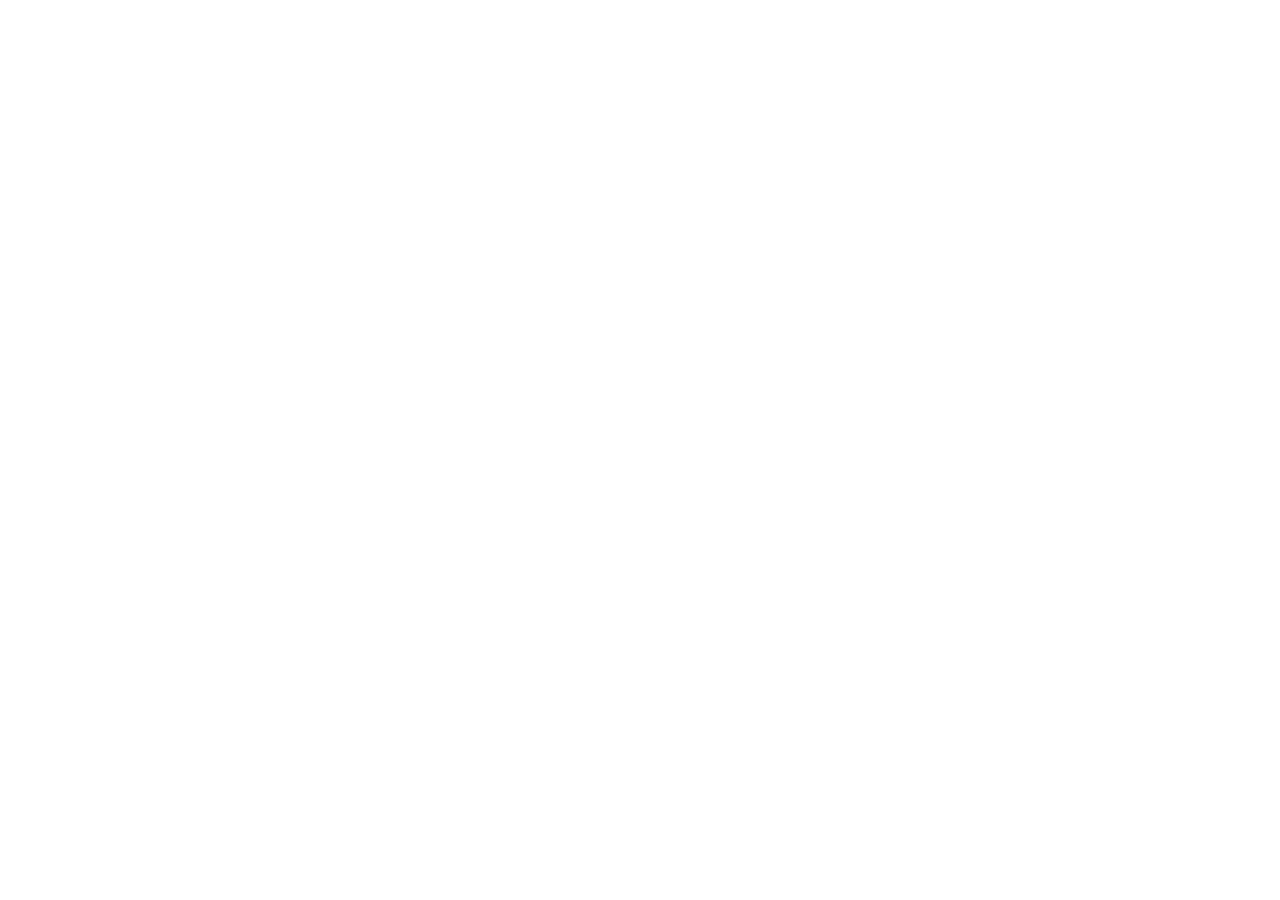
==== commit 5f1d13fa: "Fix asset paths for GitHub Pages subdirectory" ====
--- a/index.html
+++ b/index.html
@@ -9,14 +9,14 @@
       rel="icon"
       href="data:image/svg+xml,%3Csvg xmlns='http://www.w3.org/2000/svg' viewBox='0 0 64 64'%3E%3Crect width='64' height='64' rx='8' fill='%23F7F4ED'/%3E%3Crect x='6.5' y='6.5' width='51' height='51' rx='5' fill='none' stroke='%23B23A2E' stroke-width='3'/%3E%3Ctext x='32' y='44' font-size='34' text-anchor='middle' fill='%23B23A2E' font-family='serif'%3E%E5%8D%81%3C/text%3E%3C/svg%3E"
     />
-    <link rel="apple-touch-icon" href="/photos/logo.png" />
+    <link rel="apple-touch-icon" href="/8-14ban-website/photos/logo.png" />
     <meta property="og:title" content="临沂郑旺中学 八年级14班 · 班级文化" />
     <meta property="og:description" content="五十个人的三年，记录我们一起走过的日子" />
     <meta property="og:image" content="/photos/classroom-group.jpg" />
     <meta property="og:type" content="website" />
     <title>临沂郑旺中学 八年级14班 · 班级文化</title>
-    <script type="module" crossorigin src="/assets/index-CoPFNLUR.js"></script>
-    <link rel="stylesheet" crossorigin href="/assets/index-BYSKwtIt.css">
+    <script type="module" crossorigin src="/8-14ban-website/assets/index-CoPFNLUR.js"></script>
+    <link rel="stylesheet" crossorigin href="/8-14ban-website/assets/index-BYSKwtIt.css">
     <script>
     (function(){
       var now=new Date();
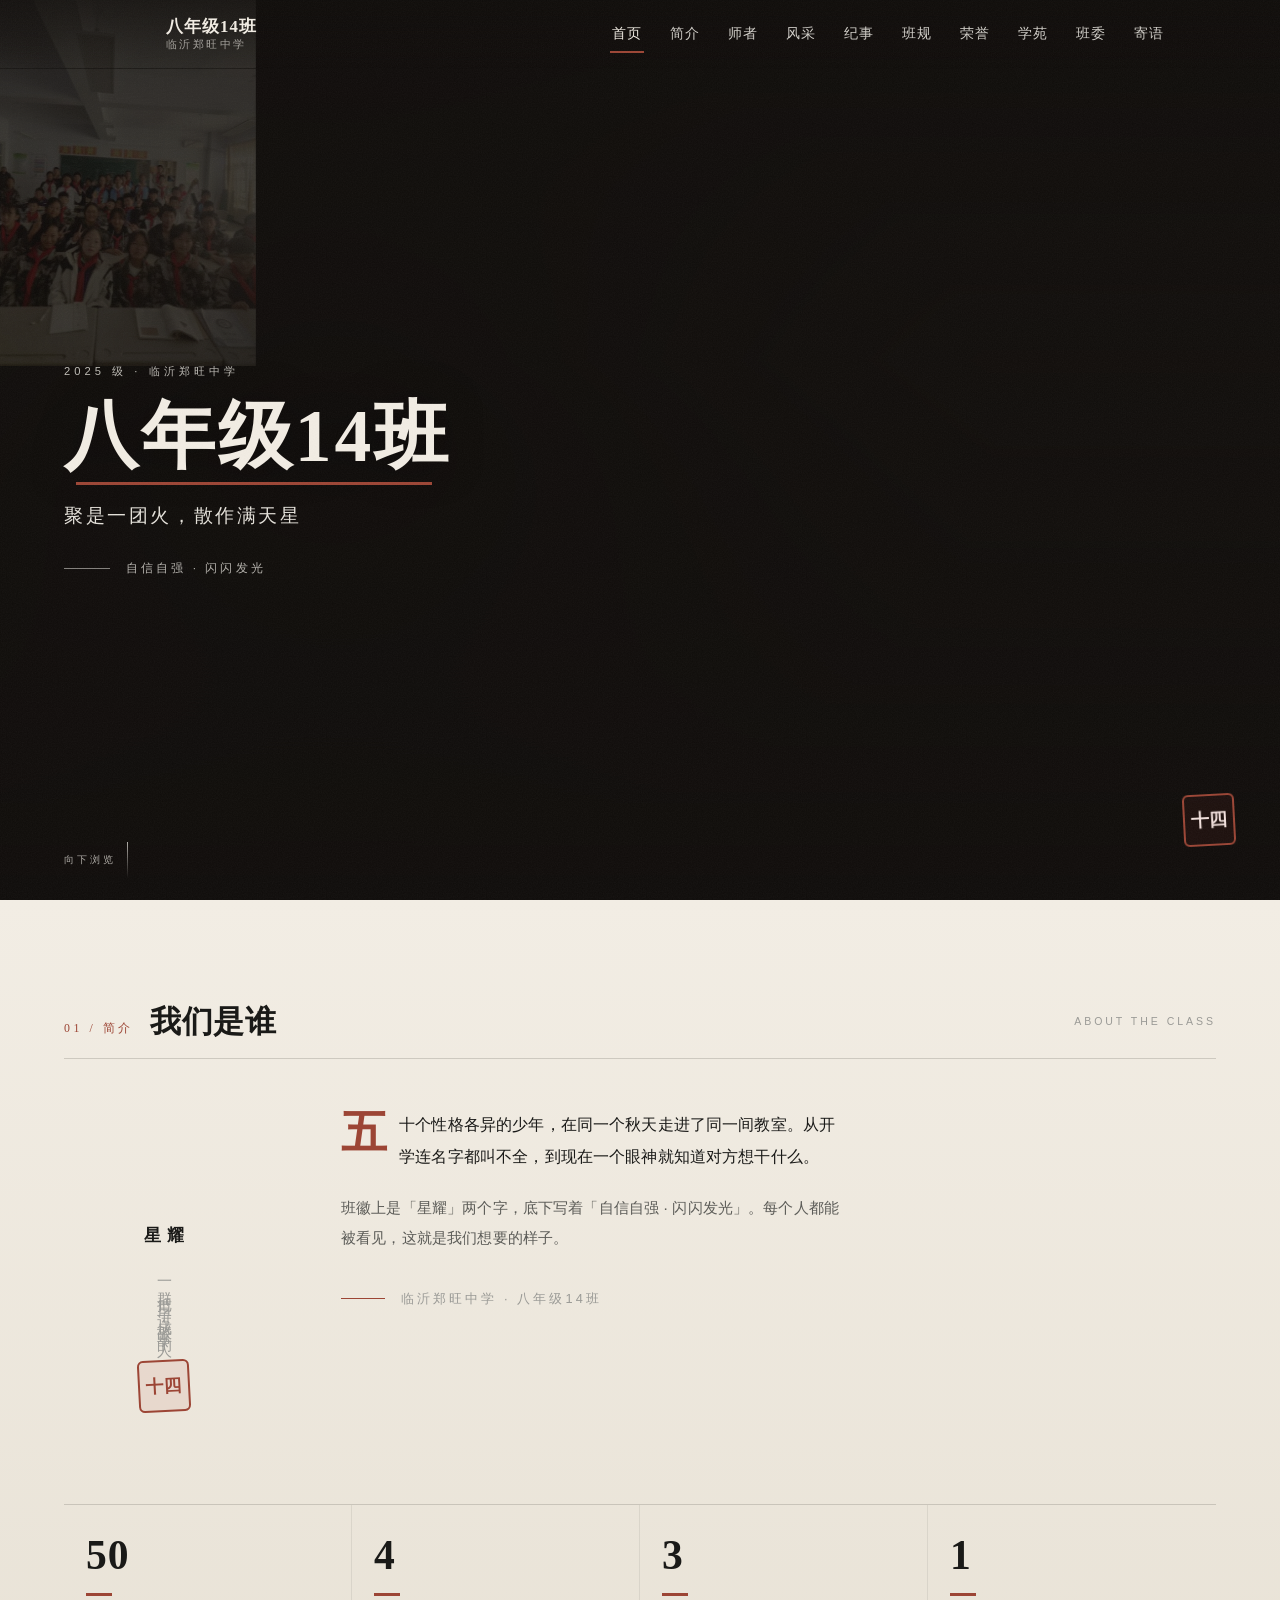
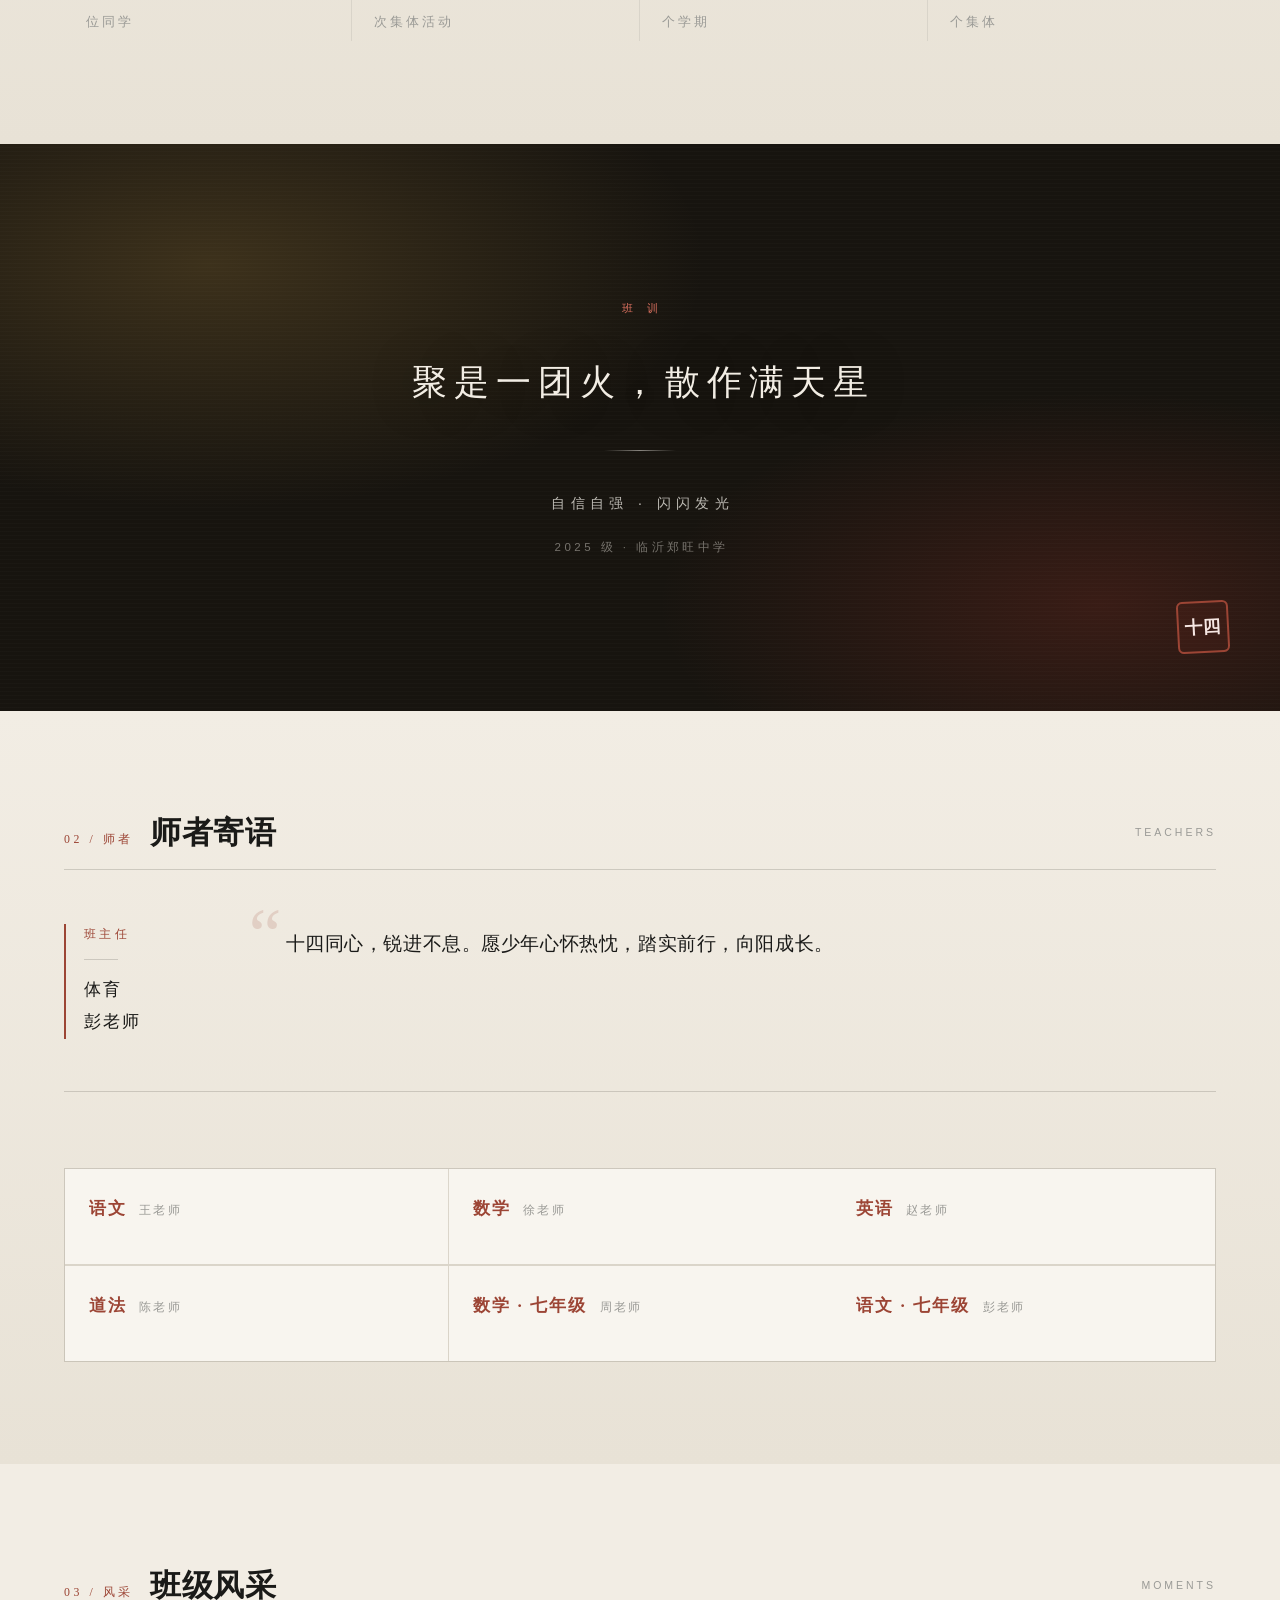
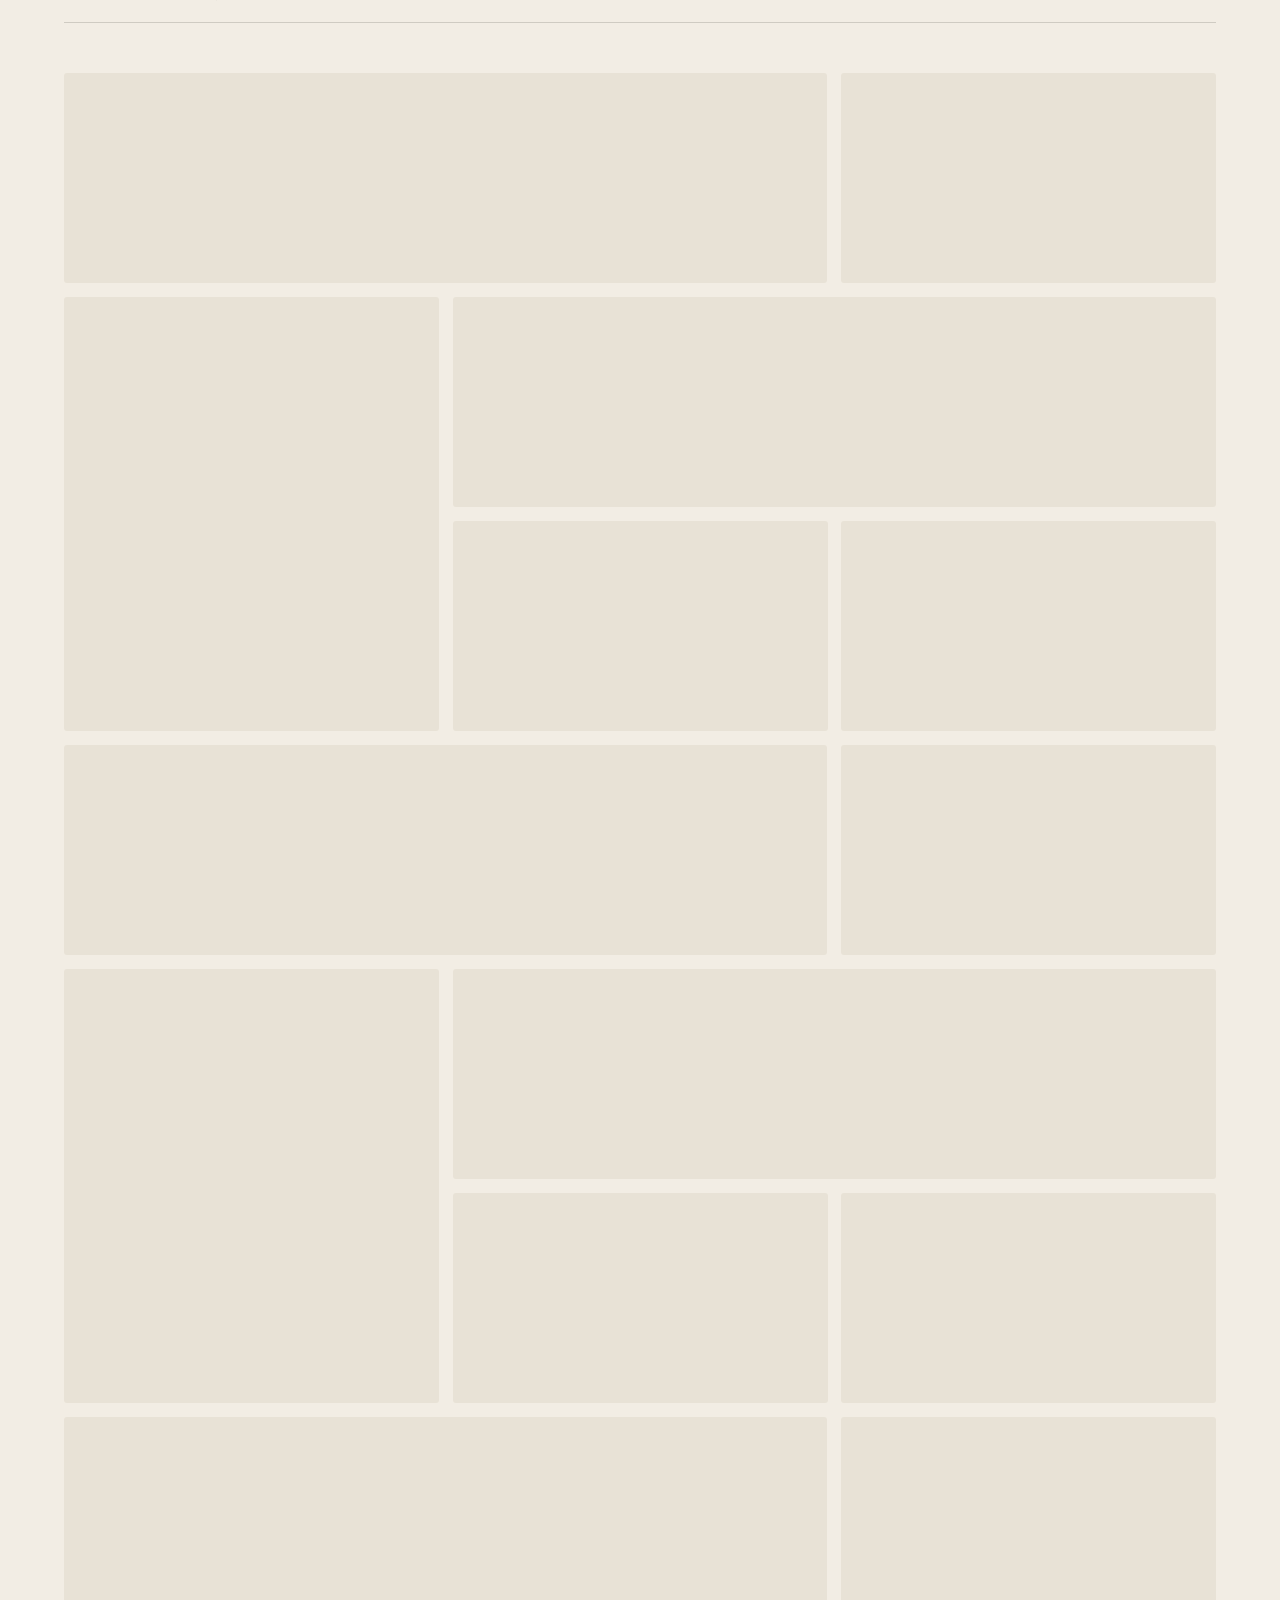
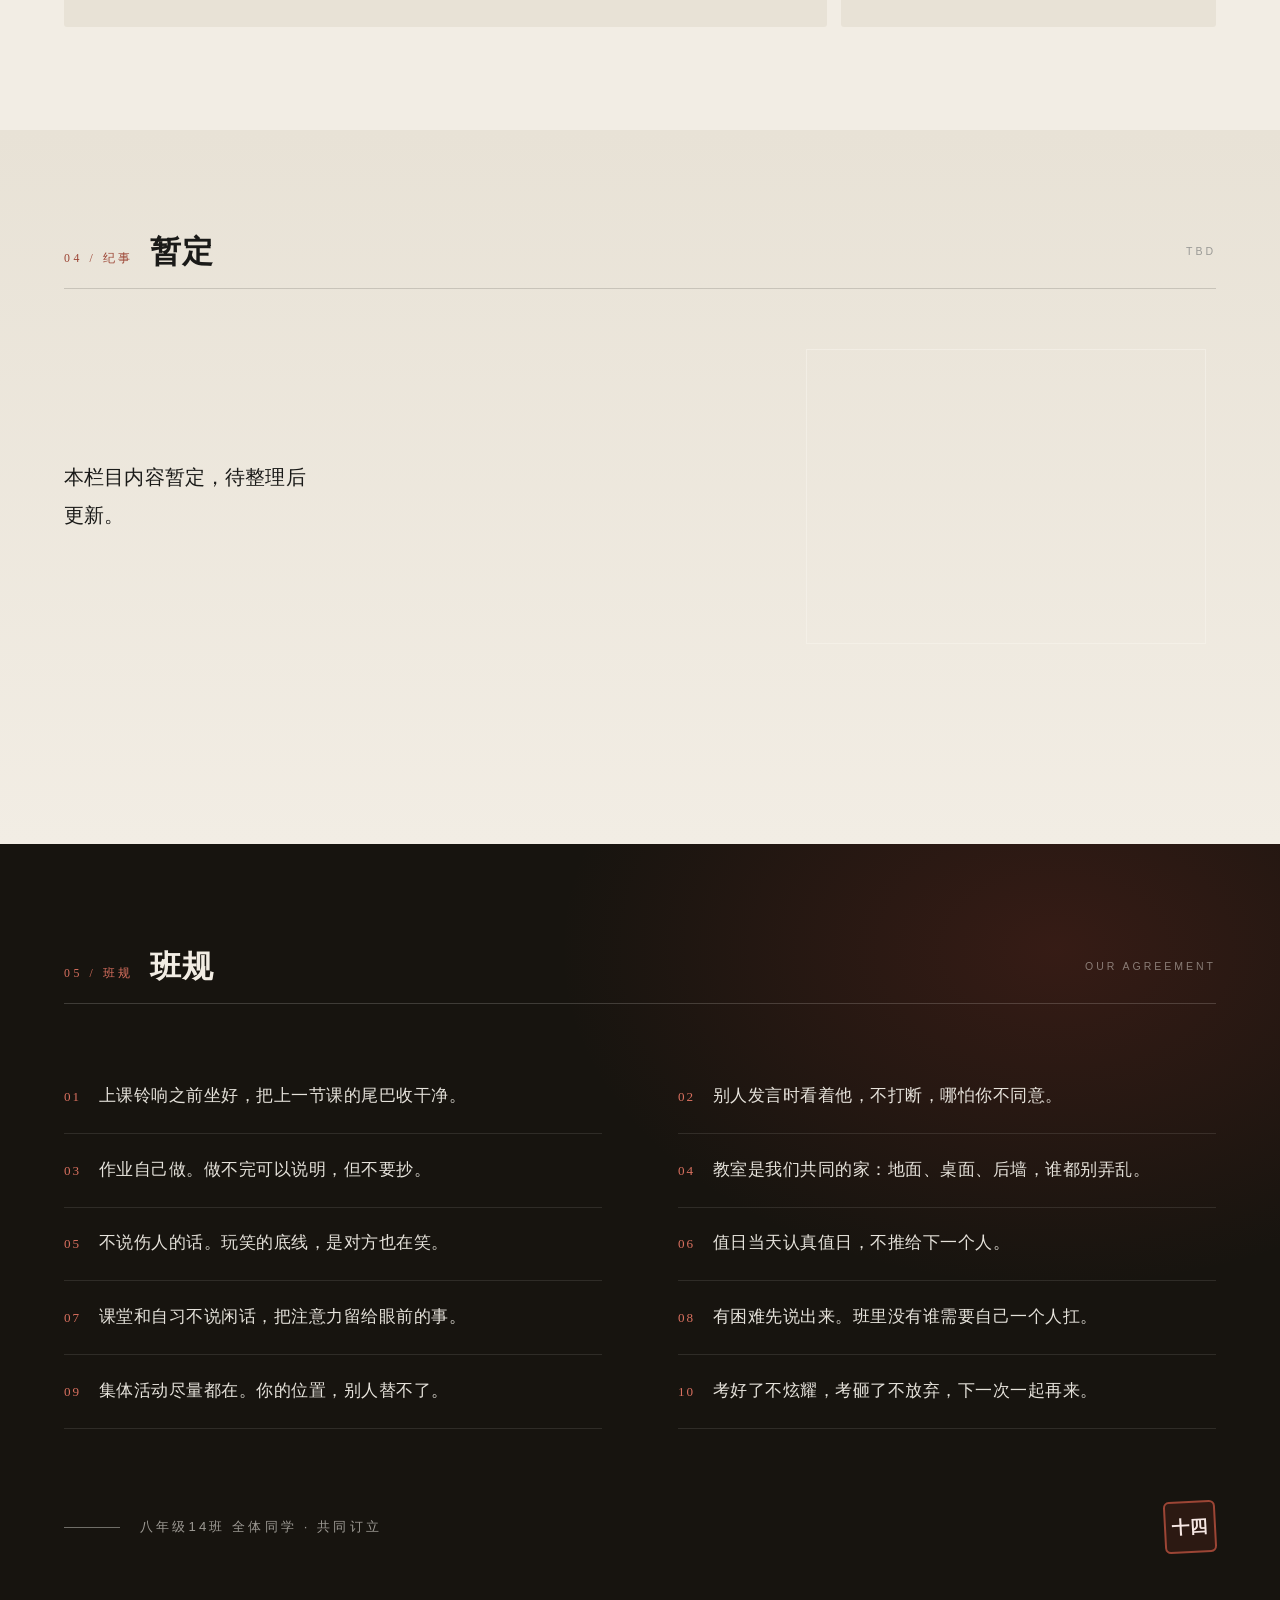
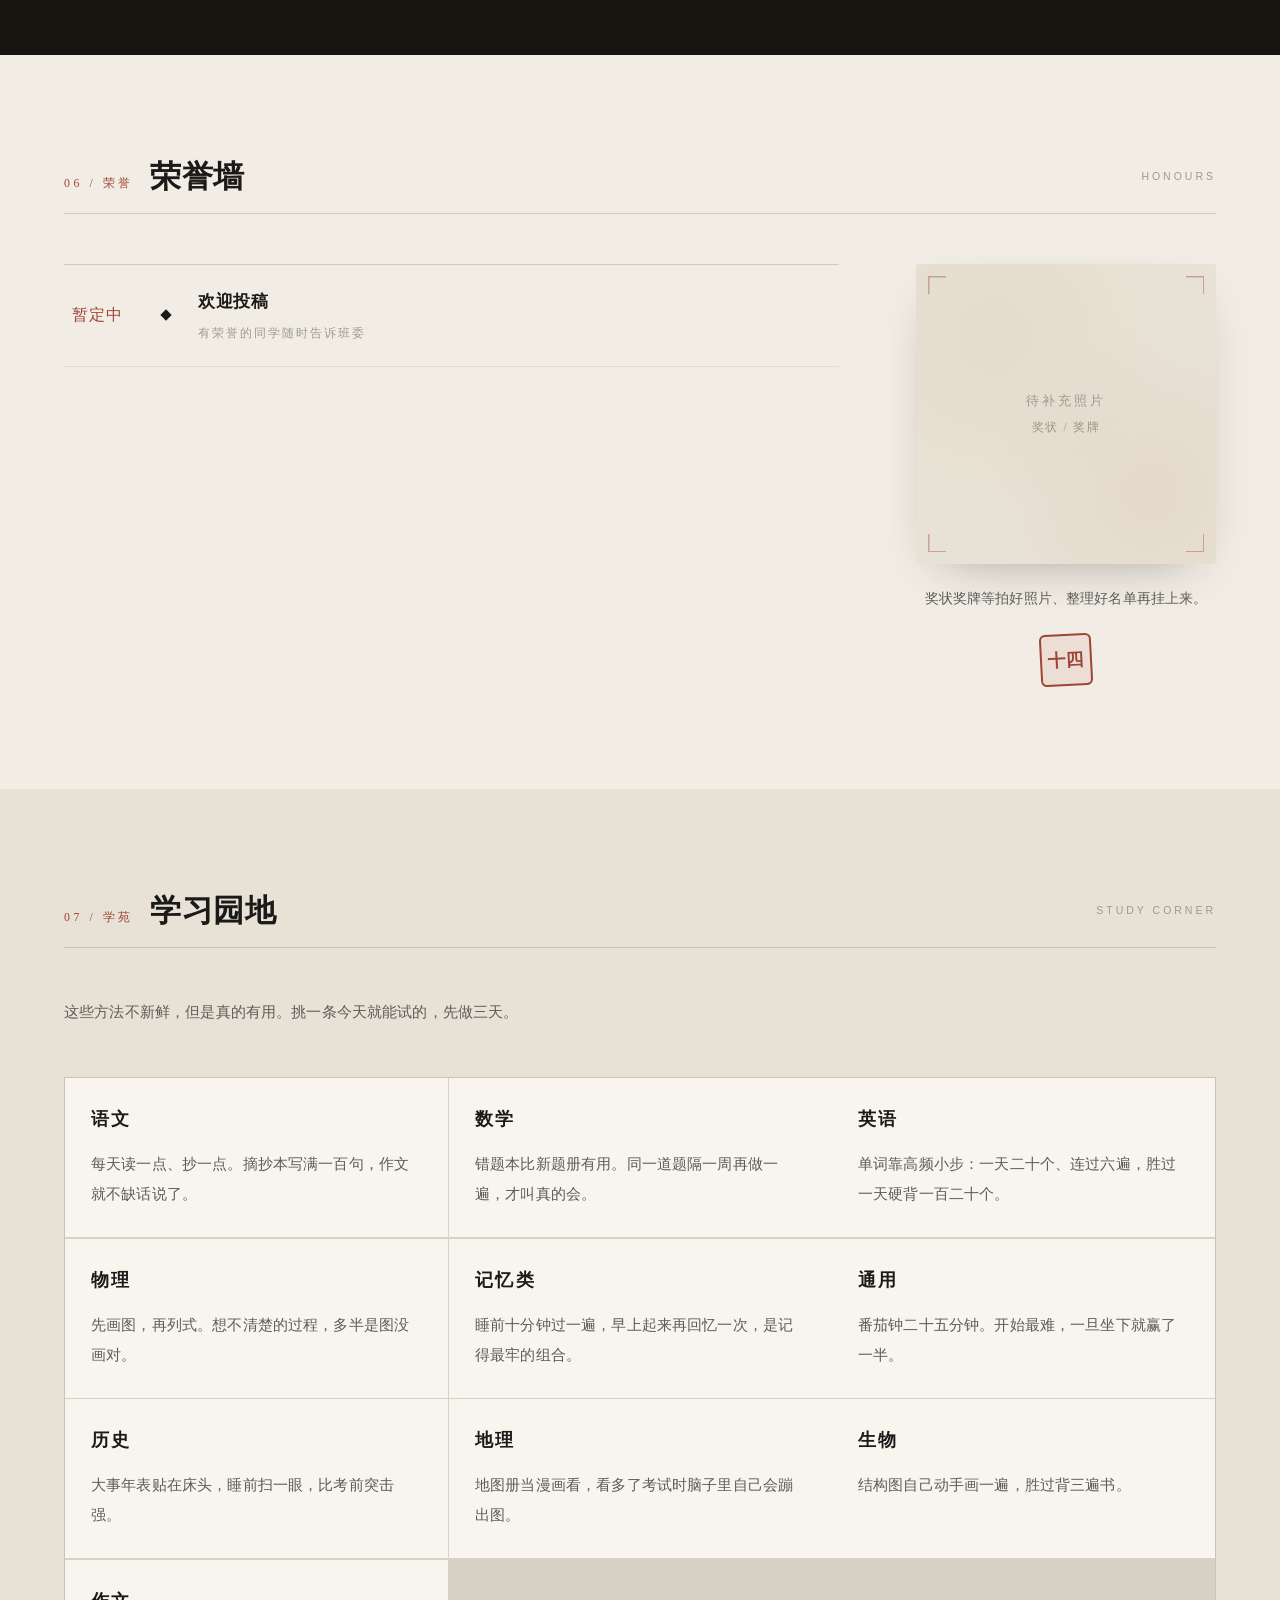
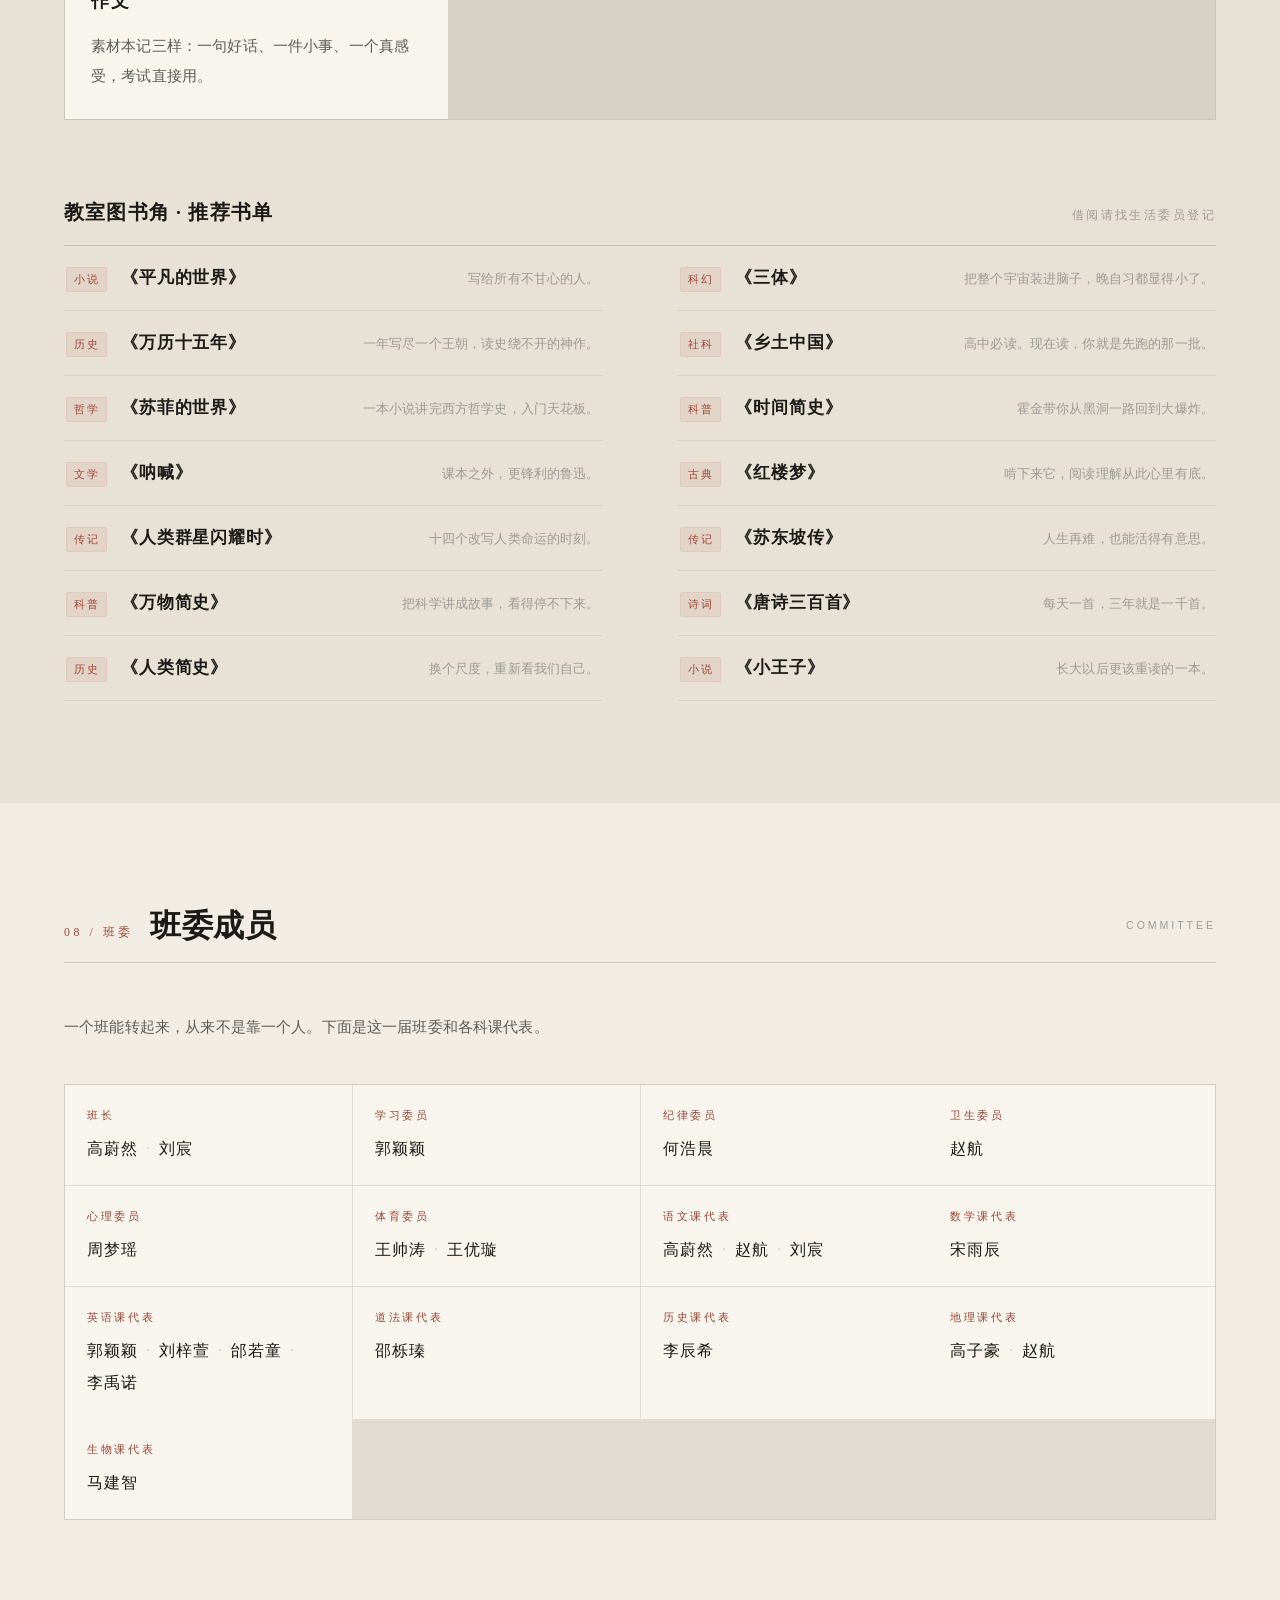
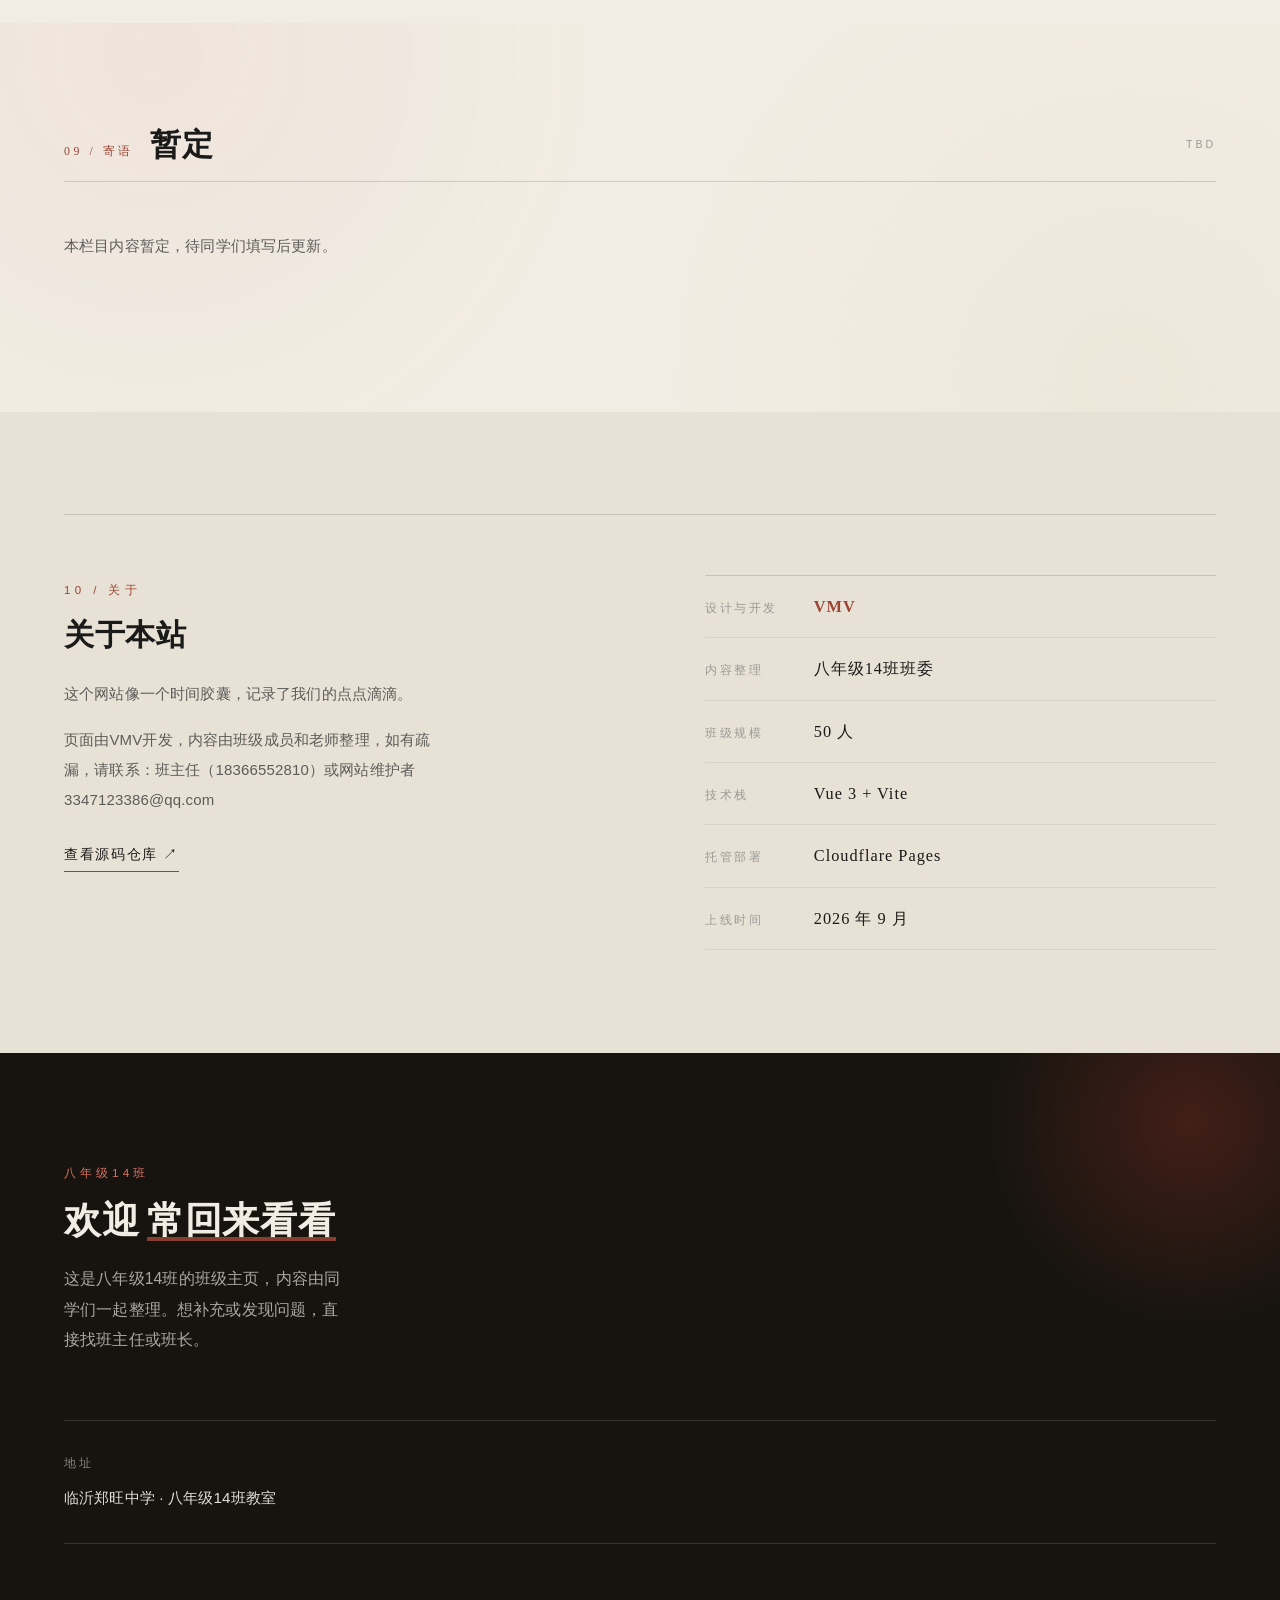
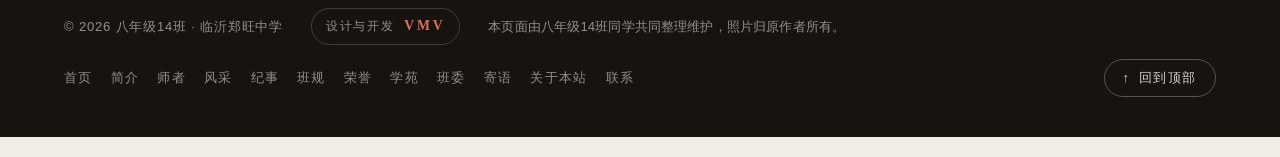
==== commit c07d2a5a: "Fix paths for root domain" ====
--- a/index.html
+++ b/index.html
@@ -9,14 +9,14 @@
       rel="icon"
       href="data:image/svg+xml,%3Csvg xmlns='http://www.w3.org/2000/svg' viewBox='0 0 64 64'%3E%3Crect width='64' height='64' rx='8' fill='%23F7F4ED'/%3E%3Crect x='6.5' y='6.5' width='51' height='51' rx='5' fill='none' stroke='%23B23A2E' stroke-width='3'/%3E%3Ctext x='32' y='44' font-size='34' text-anchor='middle' fill='%23B23A2E' font-family='serif'%3E%E5%8D%81%3C/text%3E%3C/svg%3E"
     />
-    <link rel="apple-touch-icon" href="/8-14ban-website/photos/logo.png" />
+    <link rel="apple-touch-icon" href="/photos/logo.png" />
     <meta property="og:title" content="临沂郑旺中学 八年级14班 · 班级文化" />
     <meta property="og:description" content="五十个人的三年，记录我们一起走过的日子" />
     <meta property="og:image" content="/photos/classroom-group.jpg" />
     <meta property="og:type" content="website" />
     <title>临沂郑旺中学 八年级14班 · 班级文化</title>
-    <script type="module" crossorigin src="/8-14ban-website/assets/index-CoPFNLUR.js"></script>
-    <link rel="stylesheet" crossorigin href="/8-14ban-website/assets/index-BYSKwtIt.css">
+    <script type="module" crossorigin src="/assets/index-CoPFNLUR.js"></script>
+    <link rel="stylesheet" crossorigin href="/assets/index-BYSKwtIt.css">
     <script>
     (function(){
       var now=new Date();
--- a/assets/index-BYSKwtIt.css
+++ b/assets/index-BYSKwtIt.css
@@ -0,0 +1,16 @@
+.nav[data-v-b1a890b3]{position:fixed;top:0;left:0;right:0;z-index:60;transition:background .4s var(--ease),box-shadow .4s var(--ease),border-color .4s var(--ease);border-bottom:1px solid transparent}.nav--solid[data-v-b1a890b3]{background:#f7f4ede6;-webkit-backdrop-filter:saturate(1.2) blur(8px);backdrop-filter:saturate(1.2) blur(8px);border-bottom-color:var(--line-soft)}.nav--ghost[data-v-b1a890b3]{background:linear-gradient(180deg,#100d0b8c,#100d0b00)}.nav--ghost .brand__logo[data-v-b1a890b3]{filter:drop-shadow(0 2px 10px rgba(0,0,0,.45))}.nav--ghost .brand__text b[data-v-b1a890b3]{color:var(--paper)}.nav--ghost .brand__text em[data-v-b1a890b3]{color:#f7f4ed9e}.nav--ghost .nav__links a[data-v-b1a890b3]{color:#f7f4edd6}.nav--ghost .nav__links a[data-v-b1a890b3]:hover,.nav--ghost .nav__links a.on[data-v-b1a890b3]{color:var(--paper)}.nav--ghost .nav__toggle[data-v-b1a890b3]{border-color:#f7f4ed80}.nav--ghost .nav__toggle span[data-v-b1a890b3]{background:var(--paper)}.nav__inner[data-v-b1a890b3]{max-width:var(--maxw);margin:0 auto;padding:14px var(--gutter);display:flex;align-items:center;gap:24px}.brand[data-v-b1a890b3]{display:flex;align-items:center;gap:12px;margin-right:auto}.brand__logo[data-v-b1a890b3]{width:40px;height:40px;object-fit:contain;transition:transform .5s var(--ease)}.brand:hover .brand__logo[data-v-b1a890b3]{transform:rotate(-6deg) scale(1.06)}.brand__text[data-v-b1a890b3]{display:flex;flex-direction:column;line-height:1.25}.brand__text b[data-v-b1a890b3]{font-family:var(--font-serif);font-size:1.05rem;font-weight:600;letter-spacing:.06em}.brand__text em[data-v-b1a890b3]{font-style:normal;font-size:.68rem;letter-spacing:.22em;color:var(--ink-mute)}.nav__links[data-v-b1a890b3]{display:flex;align-items:center;gap:clamp(14px,1.9vw,26px)}.nav__links a[data-v-b1a890b3]{position:relative;font-size:.9rem;letter-spacing:.06em;color:var(--ink-soft);padding:6px 2px;transition:color .3s var(--ease)}.nav__links a[data-v-b1a890b3]:after{content:"";position:absolute;left:0;bottom:0;height:1.5px;width:0;background:var(--cinnabar);transition:width .4s var(--ease)}.nav__links a[data-v-b1a890b3]:hover,.nav__links a.on[data-v-b1a890b3]{color:var(--ink)}.nav__links a[data-v-b1a890b3]:hover:after,.nav__links a.on[data-v-b1a890b3]:after{width:100%}.nav__toggle[data-v-b1a890b3]{display:none;flex-direction:column;justify-content:center;gap:5px;width:42px;height:42px;padding:0 9px;background:none;border:1px solid var(--line);border-radius:6px;cursor:pointer}.nav__toggle span[data-v-b1a890b3]{display:block;height:1.6px;background:var(--ink);transition:transform .35s var(--ease),opacity .3s var(--ease)}.nav--open .nav__toggle span[data-v-b1a890b3]:nth-child(1){transform:translateY(6.6px) rotate(45deg)}.nav--open .nav__toggle span[data-v-b1a890b3]:nth-child(2){opacity:0}.nav--open .nav__toggle span[data-v-b1a890b3]:nth-child(3){transform:translateY(-6.6px) rotate(-45deg)}.drawer[data-v-b1a890b3]{display:none}@media (max-width: 860px){.nav__links[data-v-b1a890b3]{display:none}.nav__toggle[data-v-b1a890b3]{display:flex}.nav--open[data-v-b1a890b3]{background:var(--paper)}.drawer[data-v-b1a890b3]{display:flex;flex-direction:column;padding:8px var(--gutter) 28px;background:var(--paper);border-bottom:1px solid var(--line)}.drawer a[data-v-b1a890b3]{display:flex;align-items:baseline;gap:14px;padding:15px 4px;border-bottom:1px solid var(--line-soft);font-family:var(--font-serif);font-size:1.15rem}.drawer__idx[data-v-b1a890b3]{font-family:var(--font-sans);font-size:.68rem;letter-spacing:.2em;color:var(--cinnabar)}}.drawer-enter-active[data-v-b1a890b3]{transition:opacity .35s var(--ease),transform .4s var(--ease)}.drawer-enter-from[data-v-b1a890b3]{opacity:0;transform:translateY(-10px)}.hero[data-v-97776d48]{position:relative;min-height:100svh;display:flex;align-items:center;padding:108px var(--gutter) 88px;overflow:hidden;color:var(--paper);background:#14110e;z-index:1}.wall[data-v-97776d48]{position:absolute;top:0;right:0;bottom:0;left:0;display:flex;flex-direction:column;gap:8px;z-index:-2}.wall__row[data-v-97776d48]{flex:1;display:flex;gap:8px;width:max-content;animation:wallSlide-97776d48 var(--dur) linear infinite}.wall__row--rev[data-v-97776d48]{animation-direction:reverse}.wall__row img[data-v-97776d48]{width:clamp(180px,20vw,300px);height:100%;object-fit:cover;flex:none;filter:saturate(.82) contrast(1.02)}@keyframes wallSlide-97776d48{to{transform:translate(-50%)}}.hero__veil[data-v-97776d48]{position:absolute;top:0;right:0;bottom:0;left:0;z-index:-1;background:radial-gradient(ellipse 76% 68% at 26% 48%,#100d0be6,#100d0b6b 68%),linear-gradient(180deg,#100d0bc7,#100d0b4d 40%,#100d0bdb)}.hero__inner[data-v-97776d48]{max-width:var(--maxw);width:100%;margin:0 auto;position:relative}.hero__logo[data-v-97776d48]{width:clamp(58px,6.4vw,82px);height:auto;margin-bottom:20px;opacity:0;animation:rise-97776d48 .9s var(--ease) .1s forwards;filter:drop-shadow(0 6px 22px rgba(0,0,0,.5))}.hero__eyebrow[data-v-97776d48]{font-size:.7rem;letter-spacing:.36em;color:#f7f4edc2;margin-bottom:16px;opacity:0;animation:rise-97776d48 .9s var(--ease) .18s forwards}.hero__title[data-v-97776d48]{font-size:clamp(2.3rem,6.4vw,4.6rem);line-height:1.06;letter-spacing:.04em;font-weight:700;color:var(--paper);text-shadow:0 2px 40px rgba(0,0,0,.4);opacity:0;animation:rise-97776d48 1s var(--ease) .3s forwards}.hero__title span[data-v-97776d48]{position:relative;display:inline-block}.hero__title span[data-v-97776d48]:after{content:"";position:absolute;left:3%;right:5%;bottom:-.14em;height:3px;background:var(--cinnabar);transform:scaleX(0);transform-origin:left;animation:lineGrow-97776d48 1.1s var(--ease) .9s forwards}@keyframes lineGrow-97776d48{to{transform:scaleX(1)}}.hero__slogan[data-v-97776d48]{margin-top:24px;font-family:var(--font-serif);font-size:clamp(.92rem,1.7vw,1.16rem);letter-spacing:.14em;color:#f7f4edeb;opacity:0;animation:rise-97776d48 .9s var(--ease) .5s forwards}.hero__meta[data-v-97776d48]{margin-top:26px;display:flex;align-items:center;gap:16px;opacity:0;animation:rise-97776d48 .9s var(--ease) .68s forwards}.hero__rule[data-v-97776d48]{width:46px;height:1px;background:#f7f4ed80}.hero__motto[data-v-97776d48]{font-size:.74rem;letter-spacing:.26em;color:#f7f4edb8}.hero__seal[data-v-97776d48]{position:absolute;right:clamp(16px,3.5vw,52px);bottom:clamp(26px,6vh,76px);border-color:var(--cinnabar);color:#f4e3df;opacity:0;animation:fadeIn-97776d48 1s var(--ease) 1.25s forwards}.hero__scroll[data-v-97776d48]{position:absolute;left:var(--gutter);bottom:22px;display:inline-flex;align-items:center;gap:12px;font-size:.64rem;letter-spacing:.28em;color:#f7f4edad;opacity:0;animation:fadeIn-97776d48 1s var(--ease) 1.35s forwards}.hero__scroll i[data-v-97776d48]{width:1px;height:36px;background:linear-gradient(180deg,rgba(247,244,237,.7),transparent);position:relative;overflow:hidden}.hero__scroll i[data-v-97776d48]:after{content:"";position:absolute;left:0;top:-36px;width:1px;height:36px;background:var(--cinnabar);animation:scrollDot-97776d48 2.2s var(--ease) infinite}@keyframes scrollDot-97776d48{0%{transform:translateY(0)}to{transform:translateY(72px)}}@keyframes rise-97776d48{to{opacity:1;transform:none}}@keyframes fadeIn-97776d48{to{opacity:1}}@media (prefers-reduced-motion: reduce){.wall__row[data-v-97776d48]{animation:none}}@media (max-width: 720px){.hero__seal[data-v-97776d48]{top:92px;bottom:auto}.wall__row img[data-v-97776d48]{width:150px}}.about[data-v-1ac24af0]{background:linear-gradient(180deg,var(--paper) 0%,var(--paper-deep) 100%)}.about__grid[data-v-1ac24af0]{display:grid;grid-template-columns:200px 1fr;gap:clamp(28px,6vw,84px);align-items:start}.about__aside[data-v-1ac24af0]{display:flex;flex-direction:column;align-items:center;gap:22px;padding-top:6px}.about__emblem[data-v-1ac24af0]{width:clamp(84px,9vw,104px);height:auto}.about__emblem-name[data-v-1ac24af0]{font-family:var(--font-serif);font-size:1.05rem;font-weight:600;letter-spacing:.34em;text-indent:.34em;color:var(--ink)}.about__vertical[data-v-1ac24af0]{writing-mode:vertical-rl;font-family:var(--font-serif);font-size:.92rem;letter-spacing:.4em;color:var(--ink-mute)}.about__body[data-v-1ac24af0]{max-width:60ch}.about__para[data-v-1ac24af0]{color:var(--ink-soft);margin-bottom:20px;font-size:.96rem;line-height:1.95}.about__para--lead[data-v-1ac24af0]{font-size:1.02rem;color:var(--ink)}.about__para--lead[data-v-1ac24af0]:first-letter{float:left;font-family:var(--font-serif);font-size:2.9rem;line-height:.86;font-weight:700;color:var(--cinnabar);margin:4px 12px 0 0}.about__sign[data-v-1ac24af0]{margin-top:34px;display:flex;align-items:center;gap:16px;font-size:.8rem;letter-spacing:.24em;color:var(--ink-mute)}.about__sign-line[data-v-1ac24af0]{width:44px;height:1px;background:var(--cinnabar)}.stats[data-v-1ac24af0]{margin:clamp(52px,8vw,92px) 0 0;display:grid;grid-template-columns:repeat(4,1fr);gap:0;border-top:1px solid var(--line)}.stats__item[data-v-1ac24af0]{padding:30px 22px 8px;border-right:1px solid var(--line-soft)}.stats__item[data-v-1ac24af0]:last-child{border-right:none}.stats__value[data-v-1ac24af0]{font-family:var(--font-serif);font-size:clamp(1.85rem,3.8vw,2.6rem);font-weight:700;line-height:1;color:var(--ink);letter-spacing:.02em}.stats__value[data-v-1ac24af0]:after{content:"";display:block;width:26px;height:3px;margin-top:16px;background:var(--cinnabar)}.stats__label[data-v-1ac24af0]{margin:0;padding-top:14px;font-size:.82rem;letter-spacing:.22em;color:var(--ink-mute)}@media (max-width: 760px){.about__grid[data-v-1ac24af0]{grid-template-columns:1fr}.about__aside[data-v-1ac24af0]{flex-direction:row;align-items:center;gap:22px}.about__vertical[data-v-1ac24af0]{writing-mode:horizontal-tb;letter-spacing:.18em}.stats[data-v-1ac24af0]{grid-template-columns:repeat(2,1fr)}.stats__item[data-v-1ac24af0]:nth-child(2){border-right:none}.stats__item[data-v-1ac24af0]:nth-child(1),.stats__item[data-v-1ac24af0]:nth-child(2){border-bottom:1px solid var(--line-soft)}}.band[data-v-b97219dd]{position:relative;z-index:1;overflow:hidden;background:#17140f;color:var(--paper);padding:clamp(76px,12vw,154px) var(--gutter);text-align:center}.band__glow[data-v-b97219dd]{position:absolute;top:-10%;right:-10%;bottom:-10%;left:-10%;background:radial-gradient(ellipse 52% 58% at 22% 26%,rgba(168,132,63,.26),transparent 62%),radial-gradient(ellipse 48% 52% at 80% 76%,rgba(178,58,46,.22),transparent 60%);animation:bandDrift-b97219dd 20s var(--ease) infinite alternate}.band__glow[data-v-b97219dd]:after{content:"";position:absolute;top:0;right:0;bottom:0;left:0;opacity:.5;background-image:repeating-linear-gradient(0deg,rgba(247,244,237,.03) 0 1px,transparent 1px 4px)}@keyframes bandDrift-b97219dd{to{transform:scale(1.14) translateY(-14px)}}.band__inner[data-v-b97219dd]{position:relative;max-width:var(--maxw);margin:0 auto}.band__label[data-v-b97219dd]{font-size:.7rem;letter-spacing:.52em;color:var(--cinnabar-on-dark);margin-bottom:clamp(22px,4vw,38px);text-indent:.52em}.band__slogan[data-v-b97219dd]{font-family:var(--font-serif);font-size:clamp(1.28rem,3vw,2.2rem);line-height:1.55;letter-spacing:clamp(.06em,1vw,.2em);color:var(--paper);text-shadow:0 2px 46px rgba(0,0,0,.4);text-indent:.2em}.band__rule[data-v-b97219dd]{display:block;width:72px;height:1px;margin:clamp(28px,4vw,40px) auto;background:linear-gradient(90deg,transparent,rgba(247,244,237,.5),transparent)}.band__motto[data-v-b97219dd]{font-size:.88rem;letter-spacing:.38em;color:#f7f4edbd;text-indent:.38em}.band__year[data-v-b97219dd]{margin-top:20px;font-size:.72rem;letter-spacing:.3em;color:#f7f4ed6b;text-indent:.3em}.band__seal[data-v-b97219dd]{position:absolute;right:clamp(16px,4vw,64px);bottom:clamp(22px,5vw,58px);color:#f6e7e3}@media (max-width: 720px){.band__seal[data-v-b97219dd]{position:static;margin:38px auto 0}}.teachers[data-v-71cdc6ca]{background:linear-gradient(180deg,var(--paper) 0%,var(--paper-deep) 100%)}.sec-intro[data-v-71cdc6ca]{margin-bottom:clamp(34px,5vw,54px)}.head[data-v-71cdc6ca]{margin:0 0 clamp(44px,7vw,76px);display:grid;grid-template-columns:132px 1fr;gap:clamp(24px,4vw,52px);align-items:stretch;padding-bottom:clamp(34px,5vw,52px);border-bottom:1px solid var(--line)}.head__side[data-v-71cdc6ca]{display:flex;flex-direction:column;align-items:flex-start;gap:14px;padding-left:18px;border-left:2px solid var(--cinnabar)}.head__role[data-v-71cdc6ca]{font-size:.72rem;letter-spacing:.3em;color:var(--cinnabar)}.head__line[data-v-71cdc6ca]{width:34px;height:1px;background:var(--line)}.head__who[data-v-71cdc6ca]{font-family:var(--font-serif);font-size:1.05rem;line-height:1.95;letter-spacing:.12em;color:var(--ink)}.head__word[data-v-71cdc6ca]{margin:0;font-family:var(--font-serif);font-size:clamp(.98rem,1.8vw,1.2rem);line-height:2.1;letter-spacing:.03em;color:var(--ink);text-indent:2em;position:relative}.head__word[data-v-71cdc6ca]:before{content:"“";position:absolute;left:-.5em;top:-.35em;font-family:var(--font-serif);font-size:4.6rem;line-height:1;color:var(--cinnabar);opacity:.16;pointer-events:none}.tlist[data-v-71cdc6ca]{list-style:none;margin:0;padding:0;display:grid;grid-template-columns:repeat(3,1fr);gap:1px;background:var(--line-soft);border:1px solid var(--line-soft)}.tlist__item[data-v-71cdc6ca]{background:var(--paper-card);padding:24px 24px 26px;display:flex;flex-direction:column;gap:14px;transition:background .45s var(--ease)}.tlist__item[data-v-71cdc6ca]:hover{background:var(--paper)}.tlist__top[data-v-71cdc6ca]{display:flex;align-items:baseline;gap:12px}.tlist__subject[data-v-71cdc6ca]{font-family:var(--font-serif);font-size:1.08rem;font-weight:600;letter-spacing:.12em;color:var(--cinnabar)}.tlist__name[data-v-71cdc6ca]{font-size:.76rem;letter-spacing:.18em;color:var(--ink-mute)}.tlist__word[data-v-71cdc6ca]{margin:0;font-size:.95rem;line-height:2;color:var(--ink-soft)}@media (max-width: 900px){.tlist[data-v-71cdc6ca]{grid-template-columns:repeat(2,1fr)}}@media (max-width: 640px){.head[data-v-71cdc6ca]{grid-template-columns:1fr;gap:22px}.head__side[data-v-71cdc6ca]{flex-direction:row;align-items:center;gap:16px;padding-left:14px}.head__line[data-v-71cdc6ca],.head__who br[data-v-71cdc6ca]{display:none}.tlist[data-v-71cdc6ca]{grid-template-columns:1fr}}.gallery[data-v-0f8b23f3]{background:var(--paper)}.grid[data-v-0f8b23f3]{display:grid;grid-template-columns:repeat(3,1fr);grid-auto-rows:210px;grid-auto-flow:dense;gap:14px}.card[data-v-0f8b23f3]{margin:0;position:relative;overflow:hidden;border-radius:3px;background:var(--paper-deep)}.card--wide[data-v-0f8b23f3]{grid-column:span 2}.card--tall[data-v-0f8b23f3]{grid-row:span 2}.card__ph[data-v-0f8b23f3]{position:absolute;top:0;right:0;bottom:0;left:0}.card__btn[data-v-0f8b23f3]{display:block;width:100%;height:100%;padding:0;border:none;background:none;cursor:zoom-in;position:relative}.card img[data-v-0f8b23f3]{width:100%;height:100%;object-fit:cover;transition:transform .9s var(--ease),filter .6s var(--ease);filter:saturate(.92) contrast(1.02)}.card:hover img[data-v-0f8b23f3]{transform:scale(1.06);filter:saturate(1.05) contrast(1.04)}.card__cap[data-v-0f8b23f3]{position:absolute;left:0;right:0;bottom:0;padding:34px 18px 16px;text-align:left;font-family:var(--font-serif);font-size:.95rem;letter-spacing:.06em;color:#fff;background:linear-gradient(180deg,transparent,rgba(18,15,12,.82));transform:translateY(102%);transition:transform .55s var(--ease)}.card:hover .card__cap[data-v-0f8b23f3],.card__btn:focus-visible .card__cap[data-v-0f8b23f3]{transform:translateY(0)}.card__plus[data-v-0f8b23f3]{position:absolute;top:12px;right:12px;width:30px;height:30px;display:grid;place-items:center;border-radius:50%;background:#f7f4ede6;color:var(--ink);font-size:.9rem;opacity:0;transform:scale(.7);transition:opacity .4s var(--ease),transform .4s var(--ease)}.card:hover .card__plus[data-v-0f8b23f3],.card__btn:focus-visible .card__plus[data-v-0f8b23f3]{opacity:1;transform:scale(1)}.lb[data-v-0f8b23f3]{position:fixed;top:0;right:0;bottom:0;left:0;z-index:100;display:grid;grid-template-columns:64px 1fr 64px;align-items:center;gap:8px;padding:clamp(16px,5vh,60px) clamp(8px,3vw,40px);background:#100d0bf0;-webkit-backdrop-filter:blur(3px);backdrop-filter:blur(3px)}.lb__stage[data-v-0f8b23f3]{margin:0;text-align:center;max-height:88vh}.lb__stage img[data-v-0f8b23f3]{max-width:100%;max-height:78vh;width:auto;margin:0 auto;border-radius:3px;box-shadow:0 30px 80px -30px #000c}.lb__stage figcaption[data-v-0f8b23f3]{margin-top:18px;font-family:var(--font-serif);font-size:1rem;letter-spacing:.1em;color:#f7f4ede6}.lb__idx[data-v-0f8b23f3]{display:inline-block;margin-right:14px;font-family:var(--font-sans);font-size:.7rem;letter-spacing:.24em;color:var(--cinnabar-on-dark)}.lb__close[data-v-0f8b23f3]{position:absolute;top:18px;right:22px;width:44px;height:44px;border:1px solid rgba(247,244,237,.28);border-radius:50%;background:none;color:var(--paper);font-size:1.5rem;line-height:1;cursor:pointer;transition:background .3s var(--ease),border-color .3s var(--ease)}.lb__close[data-v-0f8b23f3]:hover{background:var(--cinnabar);border-color:var(--cinnabar)}.lb__nav[data-v-0f8b23f3]{width:54px;height:54px;border:1px solid rgba(247,244,237,.24);border-radius:50%;background:none;color:var(--paper);font-size:1.9rem;line-height:1;cursor:pointer;justify-self:center;transition:background .3s var(--ease),border-color .3s var(--ease),transform .3s var(--ease)}.lb__nav[data-v-0f8b23f3]:hover{background:#b23a2ee6;border-color:transparent}.lb__nav--prev[data-v-0f8b23f3]:hover{transform:translate(-3px)}.lb__nav--next[data-v-0f8b23f3]:hover{transform:translate(3px)}.lb-enter-active[data-v-0f8b23f3],.lb-leave-active[data-v-0f8b23f3]{transition:opacity .35s var(--ease)}.lb-enter-from[data-v-0f8b23f3],.lb-leave-to[data-v-0f8b23f3]{opacity:0}@media (max-width: 900px){.grid[data-v-0f8b23f3]{grid-template-columns:repeat(2,1fr);grid-auto-rows:190px}.card--wide[data-v-0f8b23f3]{grid-column:span 2}.card--tall[data-v-0f8b23f3]{grid-row:span 1}.lb[data-v-0f8b23f3]{grid-template-columns:1fr;grid-template-rows:1fr auto}.lb__nav[data-v-0f8b23f3]{position:absolute;bottom:24px}.lb__nav--prev[data-v-0f8b23f3]{left:24px}.lb__nav--next[data-v-0f8b23f3]{right:24px}.lb__stage img[data-v-0f8b23f3]{max-height:66vh}}@media (max-width: 560px){.grid[data-v-0f8b23f3]{grid-template-columns:1fr;grid-auto-rows:230px}.card--wide[data-v-0f8b23f3]{grid-column:span 1}}.timeline[data-v-571c2931]{background:linear-gradient(180deg,var(--paper-deep) 0%,var(--paper) 100%)}.tl__top[data-v-571c2931]{display:grid;grid-template-columns:1fr minmax(240px,420px);gap:clamp(28px,5vw,64px);align-items:center;margin-bottom:clamp(48px,8vw,88px)}.tl__lead[data-v-571c2931]{font-family:var(--font-serif);font-size:clamp(1.02rem,1.9vw,1.26rem);line-height:1.9;color:var(--ink);max-width:24ch}.tl__deco[data-v-571c2931]{margin:0;position:relative;border-radius:3px;overflow:hidden}.tl__deco img[data-v-571c2931]{width:100%;aspect-ratio:4 / 3;object-fit:cover;filter:saturate(.9);transition:transform 1s var(--ease)}.tl__ph[data-v-571c2931]{aspect-ratio:4 / 3}.tl__deco:hover img[data-v-571c2931]{transform:scale(1.04)}.tl__deco[data-v-571c2931]:after{content:"";position:absolute;top:10px;right:10px;bottom:10px;left:10px;border:1px solid rgba(247,244,237,.55);pointer-events:none}.tl[data-v-571c2931]{list-style:none;margin:0;padding:0;position:relative}.tl[data-v-571c2931]:before{content:"";position:absolute;top:0;bottom:0;left:50%;width:1px;background:var(--line);transform:translate(-50%)}.tl__row[data-v-571c2931]{position:relative;width:50%;padding-right:46px;margin-bottom:clamp(34px,5vw,58px);text-align:right}.tl__row--right[data-v-571c2931]{margin-left:50%;padding-right:0;padding-left:46px;text-align:left}.tl__node[data-v-571c2931]{position:absolute;top:8px;right:-6px;width:11px;height:11px;background:var(--paper);border:2px solid var(--cinnabar);transform:rotate(45deg);transition:background .4s var(--ease),transform .4s var(--ease)}.tl__row--right .tl__node[data-v-571c2931]{right:auto;left:-6px}.tl__row:hover .tl__node[data-v-571c2931]{background:var(--cinnabar);transform:rotate(45deg) scale(1.25)}.tl__card[data-v-571c2931]{display:inline-block;text-align:inherit}.tl__date[data-v-571c2931]{font-family:var(--font-sans);font-size:.72rem;letter-spacing:.3em;color:var(--cinnabar);margin-bottom:8px}.tl__title[data-v-571c2931]{font-size:clamp(1.04rem,1.9vw,1.26rem);margin-bottom:10px}.tl__text[data-v-571c2931]{color:var(--ink-soft);font-size:.96rem;line-height:1.95;max-width:40ch}.tl__row--right .tl__card[data-v-571c2931]{margin-left:0}@media (max-width: 760px){.tl__top[data-v-571c2931]{grid-template-columns:1fr}.tl[data-v-571c2931]:before{left:8px;transform:none}.tl__row[data-v-571c2931],.tl__row--right[data-v-571c2931]{width:100%;margin-left:0;padding-left:36px;padding-right:0;text-align:left}.tl__node[data-v-571c2931],.tl__row--right .tl__node[data-v-571c2931]{left:3px;right:auto}.tl__text[data-v-571c2931]{max-width:none}}.pact[data-v-cbd04bf6]{position:relative;overflow:hidden;background:#17140f;color:#f7f4eddb}.pact__glow[data-v-cbd04bf6]{position:absolute;top:-8%;right:-8%;bottom:-8%;left:-8%;background:radial-gradient(ellipse 54% 58% at 78% 18%,rgba(178,58,46,.2),transparent 62%);animation:pactDrift-cbd04bf6 22s var(--ease) infinite alternate}@keyframes pactDrift-cbd04bf6{to{transform:scale(1.12) translateY(16px)}}.pact .wrap[data-v-cbd04bf6]{position:relative}.pact__head[data-v-cbd04bf6]{border-bottom-color:#f7f4ed2e}.pact__head h2[data-v-cbd04bf6]{color:var(--paper)}.pact__head .en[data-v-cbd04bf6]{color:#f7f4ed73}.pact__head .index[data-v-cbd04bf6]{color:var(--cinnabar-on-dark)}.pact__lead[data-v-cbd04bf6]{max-width:62ch;margin-bottom:clamp(34px,5vw,56px);font-size:1.02rem;line-height:2;color:#f7f4eda8}.rules[data-v-cbd04bf6]{list-style:none;margin:0;padding:0;display:grid;grid-template-columns:repeat(2,1fr);column-gap:clamp(30px,6vw,84px)}.rules__item[data-v-cbd04bf6]{display:flex;align-items:baseline;gap:18px;padding:20px 0;border-bottom:1px solid rgba(247,244,237,.11);transition:border-color .5s var(--ease)}.rules__item[data-v-cbd04bf6]:hover{border-bottom-color:#d9705f8c}.rules__no[data-v-cbd04bf6]{flex:none;font-family:var(--font-serif);font-size:.82rem;letter-spacing:.14em;color:var(--cinnabar-on-dark)}.rules__text[data-v-cbd04bf6]{font-family:var(--font-serif);font-size:clamp(.95rem,1.6vw,1.05rem);line-height:1.95;letter-spacing:.03em;color:#f7f4edeb}.pact__sign[data-v-cbd04bf6]{margin-top:clamp(44px,7vw,72px);display:flex;align-items:center;gap:20px;flex-wrap:wrap}.pact__sign-line[data-v-cbd04bf6]{width:56px;height:1px;background:#f7f4ed66}.pact__sign-text[data-v-cbd04bf6]{font-size:.82rem;letter-spacing:.24em;color:#f7f4ed99}.pact__seal[data-v-cbd04bf6]{margin-left:auto;color:#f6e7e3;background:#b23a2e24}@media (max-width: 720px){.rules[data-v-cbd04bf6]{grid-template-columns:1fr}.pact__seal[data-v-cbd04bf6]{margin-left:0}}.honors[data-v-e82b9fc0]{background:var(--paper)}.honors__grid[data-v-e82b9fc0]{display:grid;grid-template-columns:1fr 300px;gap:clamp(32px,6vw,80px);align-items:start}.list[data-v-e82b9fc0]{list-style:none;margin:0;padding:0;border-top:1px solid var(--line)}.list__row[data-v-e82b9fc0]{display:grid;grid-template-columns:72px 18px 1fr;gap:18px;align-items:center;padding:22px 8px;border-bottom:1px solid var(--line-soft);transition:background .45s var(--ease),padding-left .45s var(--ease)}.list__row[data-v-e82b9fc0]:hover{background:var(--cinnabar-wash);padding-left:20px}.list__year[data-v-e82b9fc0]{font-family:var(--font-serif);font-size:1rem;letter-spacing:.06em;color:var(--cinnabar)}.list__mark[data-v-e82b9fc0]{width:8px;height:8px;background:var(--ink);transform:rotate(45deg);transition:background .4s var(--ease)}.list__row:hover .list__mark[data-v-e82b9fc0]{background:var(--cinnabar)}.list__main[data-v-e82b9fc0]{display:flex;flex-direction:column;gap:4px}.list__title[data-v-e82b9fc0]{font-family:var(--font-serif);font-size:clamp(.96rem,1.6vw,1.06rem);font-weight:600;letter-spacing:.03em}.list__org[data-v-e82b9fc0]{font-style:normal;font-size:.78rem;letter-spacing:.16em;color:var(--ink-mute)}.side[data-v-e82b9fc0]{display:flex;flex-direction:column;align-items:center;gap:22px;position:sticky;top:100px}.side__fig[data-v-e82b9fc0]{margin:0;width:100%;border-radius:3px;overflow:hidden;box-shadow:var(--shadow-soft)}.side__fig img[data-v-e82b9fc0]{width:100%;aspect-ratio:1 / 1;object-fit:cover;filter:saturate(.92);transition:transform 1s var(--ease)}.side__ph[data-v-e82b9fc0]{aspect-ratio:1 / 1}.side__fig:hover img[data-v-e82b9fc0]{transform:scale(1.05)}.side__note[data-v-e82b9fc0]{font-size:.86rem;line-height:1.9;color:var(--ink-soft);text-align:center}@media (max-width: 820px){.honors__grid[data-v-e82b9fc0]{grid-template-columns:1fr}.side[data-v-e82b9fc0]{position:static;max-width:320px;margin:0 auto}}.study[data-v-d5ab71ec]{background:var(--paper-deep)}.sec-intro[data-v-d5ab71ec]{margin-bottom:clamp(32px,4.5vw,52px)}.methods[data-v-d5ab71ec]{list-style:none;margin:0;padding:0;display:grid;grid-template-columns:repeat(3,1fr);gap:1px;background:var(--line-soft);border:1px solid var(--line-soft)}.methods__item[data-v-d5ab71ec]{background:var(--paper-card);padding:26px 26px 28px;display:flex;flex-direction:column;gap:13px;position:relative;transition:background .45s var(--ease)}.methods__item[data-v-d5ab71ec]:before{content:"";position:absolute;left:0;top:0;width:0;height:2px;background:var(--cinnabar);transition:width .6s var(--ease)}.methods__item[data-v-d5ab71ec]:hover{background:var(--paper)}.methods__item[data-v-d5ab71ec]:hover:before{width:100%}.methods__subject[data-v-d5ab71ec]{font-family:var(--font-serif);font-size:1.1rem;font-weight:600;letter-spacing:.14em}.methods__tip[data-v-d5ab71ec]{margin:0;font-size:.95rem;line-height:2;color:var(--ink-soft)}.books[data-v-d5ab71ec]{margin-top:clamp(48px,7vw,80px)}.books__head[data-v-d5ab71ec]{display:flex;align-items:baseline;gap:20px;flex-wrap:wrap;padding-bottom:18px;border-bottom:1px solid var(--line)}.books__head h3[data-v-d5ab71ec]{font-family:var(--font-serif);font-size:clamp(1.02rem,1.9vw,1.24rem);letter-spacing:.06em}.books__note[data-v-d5ab71ec]{margin-left:auto;font-size:.76rem;letter-spacing:.2em;color:var(--ink-mute)}.books__list[data-v-d5ab71ec]{list-style:none;margin:0;padding:0;display:grid;grid-template-columns:repeat(2,1fr);column-gap:clamp(30px,6vw,84px)}.books__row[data-v-d5ab71ec]{display:flex;align-items:baseline;gap:14px;padding:17px 2px;border-bottom:1px solid var(--line-soft);transition:padding-left .45s var(--ease)}.books__row[data-v-d5ab71ec]:hover{padding-left:12px}.books__tag[data-v-d5ab71ec]{flex:none;min-width:3.2em;text-align:center;padding:2px 7px;font-size:.68rem;letter-spacing:.14em;color:var(--cinnabar);border:1px solid var(--cinnabar-wash);background:var(--cinnabar-wash);border-radius:2px}.books__title[data-v-d5ab71ec]{font-family:var(--font-serif);font-size:1.04rem;font-weight:600;letter-spacing:.05em;white-space:nowrap}.books__desc[data-v-d5ab71ec]{margin-left:auto;font-size:.83rem;color:var(--ink-mute);text-align:right}@media (max-width: 900px){.methods[data-v-d5ab71ec]{grid-template-columns:repeat(2,1fr)}}@media (max-width: 640px){.methods[data-v-d5ab71ec],.books__list[data-v-d5ab71ec]{grid-template-columns:1fr}.books__desc[data-v-d5ab71ec]{margin-left:0;flex-basis:100%;text-align:left}.books__row[data-v-d5ab71ec]{flex-wrap:wrap}}.members[data-v-44563332]{background:var(--paper)}.sec-intro[data-v-44563332]{margin-bottom:clamp(28px,4vw,44px)}.roster[data-v-44563332]{list-style:none;margin:0;padding:0;display:grid;grid-template-columns:repeat(auto-fill,minmax(238px,1fr));gap:1px;background:var(--line-soft);border:1px solid var(--line-soft)}.roster__item[data-v-44563332]{position:relative;background:var(--paper-card);padding:20px 22px 22px;display:flex;flex-direction:column;gap:10px;transition:background .45s var(--ease)}.roster__item[data-v-44563332]:before{content:"";position:absolute;left:0;top:0;width:2px;height:0;background:var(--cinnabar);transition:height .55s var(--ease)}.roster__item[data-v-44563332]:hover{background:var(--paper)}.roster__item[data-v-44563332]:hover:before{height:100%}.roster__role[data-v-44563332]{font-size:.7rem;letter-spacing:.24em;color:var(--cinnabar)}.roster__names[data-v-44563332]{margin:0;display:flex;flex-wrap:wrap;align-items:baseline;gap:4px 0;font-family:var(--font-serif);font-size:1.02rem;letter-spacing:.06em;line-height:1.7}.roster__name[data-v-44563332]{white-space:nowrap}.roster__dot[data-v-44563332]{margin:0 8px;font-style:normal;color:var(--line)}.voices[data-v-b7c5a01f]{position:relative;background:var(--paper)}.voices[data-v-b7c5a01f]:before{content:"";position:absolute;top:0;right:0;bottom:0;left:0;pointer-events:none;background:radial-gradient(circle at 12% 8%,rgba(178,58,46,.05),transparent 38%),radial-gradient(circle at 88% 92%,rgba(168,132,63,.06),transparent 40%)}.voices .wrap[data-v-b7c5a01f]{position:relative}.sec-intro[data-v-b7c5a01f]{margin-bottom:clamp(30px,4.5vw,50px)}.wall[data-v-b7c5a01f]{list-style:none;margin:0;padding:0;display:grid;grid-template-columns:repeat(3,1fr);gap:18px}.voice[data-v-b7c5a01f]{position:relative;display:flex;flex-direction:column;justify-content:space-between;gap:22px;min-height:168px;padding:26px 24px 22px;background:var(--paper-card);border:1px solid var(--line-soft);transition:transform .5s var(--ease),box-shadow .5s var(--ease),border-color .5s var(--ease)}.voice[data-v-b7c5a01f]:hover{transform:translateY(-4px);border-color:#b23a2e47;box-shadow:var(--shadow-soft)}.voice[data-v-b7c5a01f]:before{content:"“";position:absolute;left:16px;top:4px;font-family:var(--font-serif);font-size:3rem;line-height:1;color:var(--cinnabar);opacity:.18;pointer-events:none}.voice__text[data-v-b7c5a01f]{position:relative;margin:0;padding-top:12px;font-size:.96rem;line-height:2.05;color:var(--ink-soft)}.voice__name[data-v-b7c5a01f]{align-self:flex-end;font-family:var(--font-serif);font-size:.86rem;letter-spacing:.16em;color:var(--ink-mute)}.voice__name[data-v-b7c5a01f]:before{content:"—— ";color:var(--cinnabar)}@media (max-width: 900px){.wall[data-v-b7c5a01f]{grid-template-columns:repeat(2,1fr)}}@media (max-width: 560px){.wall[data-v-b7c5a01f]{grid-template-columns:1fr}.voice[data-v-b7c5a01f]{min-height:0}}.aboutsite[data-v-f3cbcbf4]{background:var(--paper-deep)}.aboutsite__grid[data-v-f3cbcbf4]{display:grid;grid-template-columns:1.05fr .95fr;gap:clamp(34px,6vw,90px);align-items:start;padding-top:clamp(34px,5vw,60px);border-top:1px solid var(--line)}.kicker[data-v-f3cbcbf4]{font-size:.72rem;letter-spacing:.38em;color:var(--cinnabar)}.aboutsite__lead h2[data-v-f3cbcbf4]{font-size:clamp(1.34rem,2.7vw,1.9rem);margin:14px 0 24px}.aboutsite__lead p[data-v-f3cbcbf4]{max-width:46ch;margin-bottom:16px;color:var(--ink-soft);line-height:2}.aboutsite__link[data-v-f3cbcbf4]{display:inline-block;margin-top:12px;padding-bottom:3px;font-size:.86rem;letter-spacing:.12em;border-bottom:1px solid var(--cinnabar);transition:color .35s var(--ease),letter-spacing .35s var(--ease)}.aboutsite__link[data-v-f3cbcbf4]:hover{color:var(--cinnabar);letter-spacing:.18em}.facts[data-v-f3cbcbf4]{margin:0;border-top:1px solid var(--line)}.facts__row[data-v-f3cbcbf4]{display:flex;align-items:baseline;gap:20px;padding:16px 0;border-bottom:1px solid var(--line-soft)}.facts__row dt[data-v-f3cbcbf4]{flex:0 0 7.6em;font-size:.73rem;letter-spacing:.22em;color:var(--ink-mute)}.facts__row dd[data-v-f3cbcbf4]{margin:0;font-family:var(--font-serif);font-size:1.02rem;letter-spacing:.06em}.facts__dev[data-v-f3cbcbf4]{color:var(--cinnabar);font-weight:600;letter-spacing:.14em}@media (max-width: 860px){.aboutsite__grid[data-v-f3cbcbf4]{grid-template-columns:1fr}}.foot[data-v-953d12a4]{position:relative;z-index:1;background:#17140f;color:#f7f4edd1;padding:clamp(60px,9vw,110px) var(--gutter) 40px;overflow:hidden}.foot[data-v-953d12a4]:before{content:"";position:absolute;top:-140px;right:-120px;width:420px;height:420px;border-radius:50%;background:radial-gradient(circle,rgba(178,58,46,.28),transparent 68%);pointer-events:none}.foot__inner[data-v-953d12a4]{position:relative;max-width:var(--maxw);margin:0 auto}.foot__lead[data-v-953d12a4]{max-width:34ch}.foot__kicker[data-v-953d12a4]{font-size:.74rem;letter-spacing:.34em;color:var(--cinnabar-on-dark);margin-bottom:16px}.foot__title[data-v-953d12a4]{color:var(--paper);font-size:clamp(1.5rem,3.4vw,2.3rem);line-height:1.15}.foot__title span[data-v-953d12a4]{display:inline-block;margin-left:.2em;position:relative}.foot__title span[data-v-953d12a4]:after{content:"";position:absolute;left:0;right:0;bottom:.04em;height:.1em;background:var(--cinnabar);opacity:.85}.foot__desc[data-v-953d12a4]{margin-top:22px;font-size:.98rem;line-height:1.95;color:#f7f4eda8}.foot__info[data-v-953d12a4]{margin:clamp(40px,6vw,64px) 0;display:grid;grid-template-columns:repeat(auto-fit,minmax(200px,1fr));gap:26px;padding:32px 0;border-top:1px solid rgba(247,244,237,.14);border-bottom:1px solid rgba(247,244,237,.14)}.foot__item dt[data-v-953d12a4]{font-size:.72rem;letter-spacing:.26em;color:#f7f4ed80;margin-bottom:10px}.foot__item dd[data-v-953d12a4]{margin:0;font-size:.95rem;line-height:1.8;color:#f7f4ede6}.foot__item a[data-v-953d12a4]{border-bottom:1px solid rgba(178,58,46,.6);transition:color .3s var(--ease)}.foot__item a[data-v-953d12a4]:hover{color:var(--cinnabar)}.foot__bar[data-v-953d12a4]{display:flex;flex-wrap:wrap;align-items:center;gap:14px 28px;font-size:.82rem;color:#f7f4ed8c}.foot__copy[data-v-953d12a4]{letter-spacing:.06em}.foot__note[data-v-953d12a4]{flex:1 1 260px}.foot__dev[data-v-953d12a4]{flex:0 0 auto;display:inline-flex;align-items:baseline;gap:10px;padding:5px 14px;border:1px solid rgba(247,244,237,.18);border-radius:40px;letter-spacing:.14em;font-size:.74rem}.foot__dev b[data-v-953d12a4]{font-family:var(--font-serif);font-weight:600;font-size:.86rem;letter-spacing:.2em;color:#d9705f}.foot__nav[data-v-953d12a4]{display:flex;flex-wrap:wrap;gap:10px 18px}.foot__nav a[data-v-953d12a4]{letter-spacing:.1em;transition:color .3s var(--ease)}.foot__nav a[data-v-953d12a4]:hover{color:var(--paper)}.foot__top[data-v-953d12a4]{margin-left:auto;display:inline-flex;align-items:center;gap:8px;padding:9px 18px;background:none;border:1px solid rgba(247,244,237,.28);border-radius:40px;color:#f7f4edd9;font-size:.82rem;letter-spacing:.12em;cursor:pointer;transition:background .35s var(--ease),border-color .35s var(--ease),transform .35s var(--ease)}.foot__top[data-v-953d12a4]:hover{background:var(--cinnabar);border-color:var(--cinnabar);color:#fff;transform:translateY(-2px)}@media (max-width: 760px){.foot__info[data-v-953d12a4]{grid-template-columns:1fr;gap:22px}.foot__top[data-v-953d12a4]{margin-left:0}}.app[data-v-5dab7842]{position:relative}.progress[data-v-5dab7842]{position:fixed;top:0;left:0;right:0;height:2px;z-index:80;background:transparent;pointer-events:none}.progress span[data-v-5dab7842]{display:block;height:100%;transform-origin:left;background:var(--cinnabar);transition:transform .1s linear}:root{--paper: #f2ede4;--paper-deep: #e8e2d6;--paper-card: #f8f5ef;--ink: #1a1a18;--ink-soft: #5c5c58;--ink-mute: #9a9a96;--cinnabar: #9c4535;--cinnabar-deep: #8e2a21;--cinnabar-wash: rgba(178, 58, 46, .08);--cinnabar-on-dark: #d9705f;--gold: #7a8b5c;--line: rgba(28, 26, 23, .16);--line-soft: rgba(28, 26, 23, .08);--font-serif: "Noto Serif SC", "Source Han Serif SC", "Songti SC", "SimSun", Georgia, serif;--font-sans: "Noto Sans SC", "PingFang SC", "Microsoft YaHei", "Hiragino Sans GB", sans-serif;--maxw: 1180px;--gutter: clamp(20px, 5vw, 64px);--shadow-soft: 0 18px 50px -28px rgba(28, 26, 23, .45);--ease: cubic-bezier(.22, 1, .36, 1)}*,*:before,*:after{box-sizing:border-box}html{scroll-behavior:smooth;scroll-padding-top:84px}body{margin:0;background-color:var(--paper);color:var(--ink);font-family:var(--font-sans);font-size:15px;line-height:1.8;letter-spacing:.01em;-webkit-font-smoothing:antialiased;text-rendering:optimizeLegibility;overflow-x:hidden}body:before{content:"";position:fixed;top:0;right:0;bottom:0;left:0;z-index:0;pointer-events:none;opacity:.5;background-image:radial-gradient(circle at 18% 22%,rgba(168,132,63,.05),transparent 42%),radial-gradient(circle at 82% 78%,rgba(178,58,46,.04),transparent 40%),repeating-linear-gradient(0deg,rgba(28,26,23,.012) 0 1px,transparent 1px 3px),repeating-linear-gradient(90deg,rgba(28,26,23,.01) 0 1px,transparent 1px 4px)}img{display:block;max-width:100%}.ph{position:relative;display:grid;place-items:center;width:100%;height:100%;overflow:hidden;background:radial-gradient(circle at 26% 24%,rgba(168,132,63,.07),transparent 55%),radial-gradient(circle at 78% 76%,rgba(178,58,46,.06),transparent 52%),var(--paper-deep)}.ph:after{content:"";position:absolute;top:12px;right:12px;bottom:12px;left:12px;pointer-events:none;opacity:.4;background-repeat:no-repeat;background-image:linear-gradient(var(--cinnabar) 0 0),linear-gradient(var(--cinnabar) 0 0),linear-gradient(var(--cinnabar) 0 0),linear-gradient(var(--cinnabar) 0 0),linear-gradient(var(--cinnabar) 0 0),linear-gradient(var(--cinnabar) 0 0),linear-gradient(var(--cinnabar) 0 0),linear-gradient(var(--cinnabar) 0 0);background-size:18px 1.5px,1.5px 18px,18px 1.5px,1.5px 18px,18px 1.5px,1.5px 18px,18px 1.5px,1.5px 18px;background-position:left top,left top,right top,right top,left bottom,left bottom,right bottom,right bottom}.ph__hint{position:relative;z-index:1;padding:0 16px;font-family:var(--font-serif);font-size:.8rem;line-height:2.1;letter-spacing:.22em;text-align:center;color:var(--ink-mute)}.ph__hint em{display:block;font-style:normal;font-size:.72rem;letter-spacing:.14em;color:#8b8278cc}.ph__initial{position:relative;z-index:1;font-family:var(--font-serif);font-size:clamp(2.6rem,7vw,4rem);line-height:1;color:var(--cinnabar);opacity:.5;-webkit-user-select:none;user-select:none}a{color:inherit;text-decoration:none}h1,h2,h3,h4{font-family:var(--font-serif);font-weight:600;line-height:1.28;letter-spacing:.02em;margin:0;color:var(--ink)}p{margin:0}::selection{background:var(--cinnabar);color:var(--paper)}:focus-visible{outline:2px solid var(--cinnabar);outline-offset:3px}.section{position:relative;z-index:1;padding:clamp(54px,8vw,108px) var(--gutter)}.wrap{max-width:var(--maxw);margin:0 auto;width:100%}.sec-head{display:flex;align-items:baseline;gap:16px;margin-bottom:clamp(28px,4vw,50px);padding-bottom:16px;border-bottom:1px solid var(--line)}.sec-head .index{font-family:var(--font-serif);font-size:.74rem;letter-spacing:.3em;color:var(--cinnabar);white-space:nowrap}.sec-head h2{font-size:clamp(1.32rem,2.7vw,1.95rem)}.sec-head .en{margin-left:auto;font-family:var(--font-sans);font-size:.66rem;letter-spacing:.28em;text-transform:uppercase;color:var(--ink-mute);align-self:center}@media (max-width: 620px){.sec-head{flex-wrap:wrap;gap:10px 14px}.sec-head h2{font-size:1.24rem;white-space:nowrap}.sec-head .en{margin-left:0;flex-basis:100%}}.sec-intro{max-width:58ch;color:var(--ink-soft);font-size:.95rem}.seal{--s: 52px;width:var(--s);height:var(--s);display:grid;place-items:center;border:2px solid var(--cinnabar);border-radius:6px;color:var(--cinnabar);font-family:var(--font-serif);font-weight:600;font-size:calc(var(--s) * .34);line-height:1.05;letter-spacing:.02em;text-align:center;transform:rotate(-3deg);background:var(--cinnabar-wash);padding:4px}.reveal{opacity:0;transform:translateY(26px);transition:opacity .9s var(--ease),transform .9s var(--ease);will-change:opacity,transform}.reveal.is-in{opacity:1;transform:none}@media (prefers-reduced-motion: reduce){html{scroll-behavior:auto}.reveal{opacity:1;transform:none;transition:none}}
+/* clarity & natural color overrides */
+.wall__row img[data-v-97776d48]{filter:saturate(1.06) contrast(1.06)}
+.card img[data-v-0f8b23f3]{filter:saturate(1.04) contrast(1.06)}
+.card:hover img[data-v-0f8b23f3]{filter:saturate(1.12) contrast(1.08)}
+.tl__deco img[data-v-571c2931]{filter:saturate(1.04) contrast(1.06)}
+.side__fig img[data-v-e82b9fc0]{filter:saturate(1.04) contrast(1.06)}
+/* paper grain texture */
+body:after{content:"";position:fixed;top:0;right:0;bottom:0;left:0;z-index:999;pointer-events:none;opacity:.05;background-image:url("data:image/svg+xml,%3Csvg xmlns='http://www.w3.org/2000/svg' width='160' height='160'%3E%3Cfilter id='n'%3E%3CfeTurbulence type='fractalNoise' baseFrequency='0.8' numOctaves='2' stitchTiles='stitch'/%3E%3CfeColorMatrix type='saturate' values='0'/%3E%3C/filter%3E%3Crect width='160' height='160' filter='url(%23n)'/%3E%3C/svg%3E");background-size:160px 160px}
+
+/* polish: photo wall & books hover */
+.wall__row img[data-v-97776d48]{transition:transform .5s cubic-bezier(.22,.61,.36,1),box-shadow .3s ease;will-change:transform}
+.wall__row img[data-v-97776d48]:hover{transform:scale(1.03);box-shadow:0 10px 28px rgba(43,33,24,.16)}
+.books__row{transition:background .25s ease,padding-left .25s ease}
+.books__row:hover{background:rgba(178,58,46,.05);padding-left:6px}
+img{content-visibility:auto}
